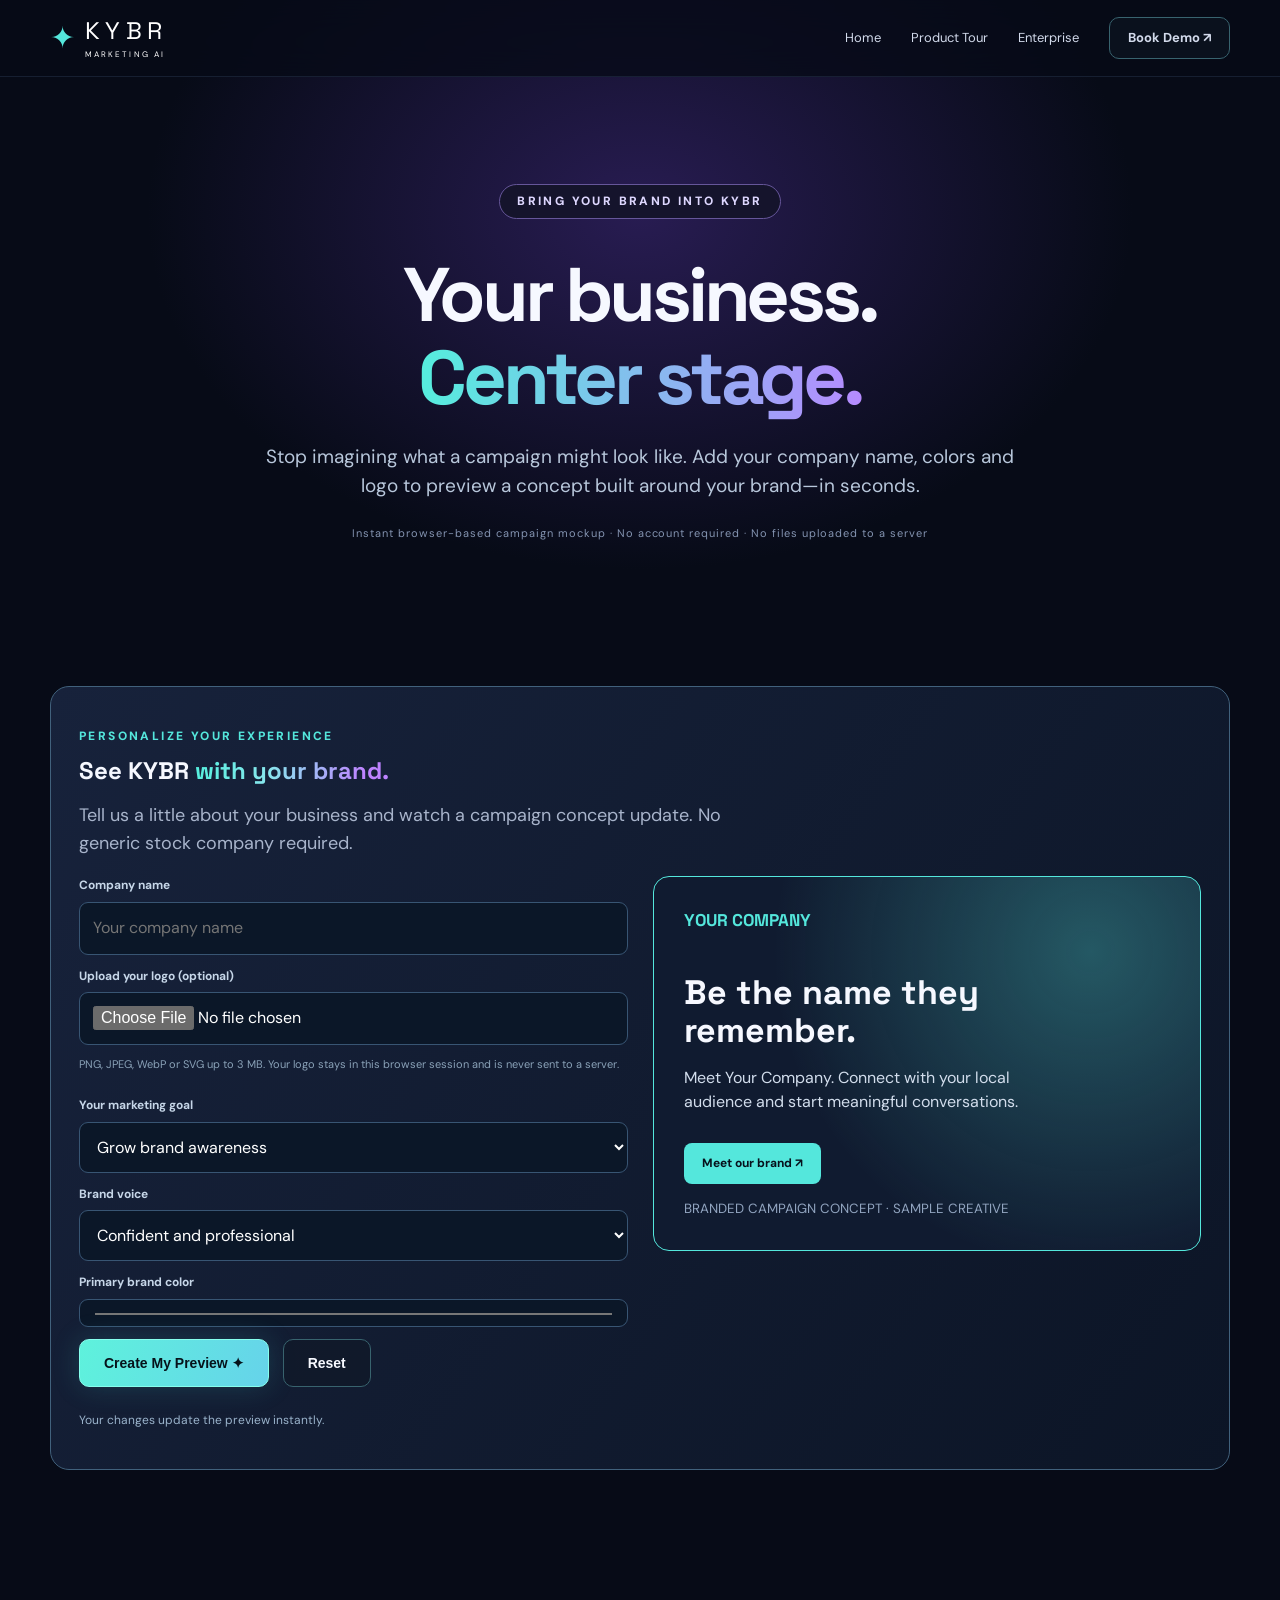
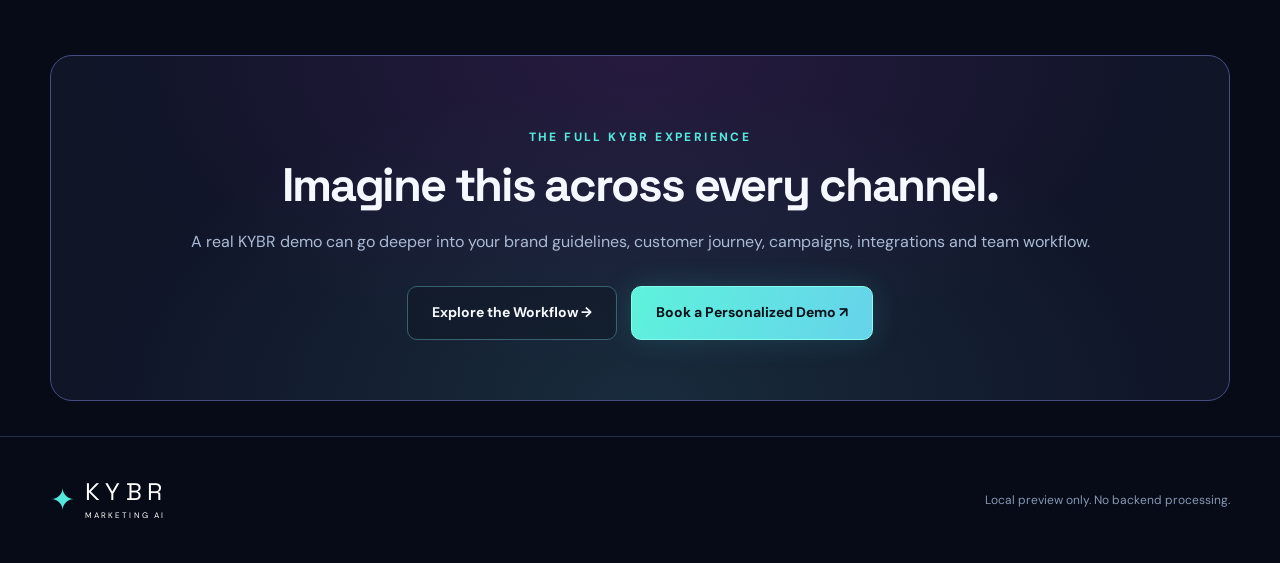
==== brand-lab.html @ a1aef594 "Add personalized prospect brand campaign preview" ====
<!doctype html><html lang="en"><head><meta charset="utf-8"><meta name="viewport" content="width=device-width,initial-scale=1"><meta name="theme-color" content="#070b17"><meta name="description" content="See a personalized KYBR marketing campaign concept using your company name, brand colors and logo."><title>See KYBR With Your Brand | KYBR Marketing AI</title><link rel="preconnect" href="https://fonts.googleapis.com"><link rel="preconnect" href="https://fonts.gstatic.com" crossorigin><link href="https://fonts.googleapis.com/css2?family=DM+Sans:wght@400;500;600;700&family=Space+Grotesk:wght@400;500;600;700&display=swap" rel="stylesheet"><link rel="stylesheet" href="./styles.css"><link rel="stylesheet" href="./experience.css"></head><body><header class="site-header"><div class="wrap nav"><a href="./index.html" class="brand"><span class="brandmark">✦</span><span>KYBR<small>MARKETING AI</small></span></a><button class="menu-toggle" id="menu-toggle" aria-expanded="false" aria-controls="nav-links">☰</button><nav id="nav-links" class="nav-links"><a href="./index.html">Home</a><a href="./tour.html">Product Tour</a><a href="./enterprise.html">Enterprise</a><a class="btn btn-outline nav-cta" href="./index.html#demo">Book Demo ↗</a></nav></div></header><main><section class="wrap enterprise-hero"><p class="eyebrow pill">BRING YOUR BRAND INTO KYBR</p><h1>Your business.<br><em>Center stage.</em></h1><p>Stop imagining what a campaign might look like. Add your company name, colors and logo to preview a concept built around your brand—in seconds.</p><p class="micro">Instant browser-based campaign mockup · No account required · No files uploaded to a server</p></section>
<section class="wrap experience-section" id="lab"><div class="brand-lab"><div><p class="eyebrow">PERSONALIZE YOUR EXPERIENCE</p><h2>See KYBR <span class="gradient-text">with your brand.</span></h2><p class="section-lede">Tell us a little about your business and watch a campaign concept update. No generic stock company required.</p></div><div class="lab-layout"><div class="lab-fields"><div><label for="brand-name">Company name</label><input id="brand-name" maxlength="80" placeholder="Your company name" autocomplete="organization"></div><div><label for="brand-logo">Upload your logo (optional)</label><input id="brand-logo" type="file" accept="image/png,image/jpeg,image/webp,image/svg+xml"><p class="lab-note">PNG, JPEG, WebP or SVG up to 3 MB. Your logo stays in this browser session and is never sent to a server.</p></div><div><label for="brand-goal">Your marketing goal</label><select id="brand-goal"><option value="awareness">Grow brand awareness</option><option value="leads">Generate more leads</option><option value="hiring">Recruit team members</option><option value="launch">Launch a product or service</option></select></div><div><label for="brand-tone">Brand voice</label><select id="brand-tone"><option value="confident">Confident and professional</option><option value="warm">Warm and human</option><option value="bold">Bold and energetic</option></select></div><div><label for="brand-color">Primary brand color</label><input type="color" id="brand-color" value="#54e7dc" aria-label="Choose your brand color"></div><div class="actions" style="justify-content:flex-start;margin-top:0"><button id="brand-generate" type="button" class="btn btn-primary">Create My Preview ✦</button><button id="brand-reset" type="button" class="btn btn-outline">Reset</button></div><p id="lab-message" class="status-message" role="status" aria-live="polite">Your changes update the preview instantly.</p></div><div><div class="brand-preview" id="brand-preview"><img class="preview-logo" id="preview-logo" alt=""><div id="preview-company" class="preview-company">YOUR COMPANY</div><h3 id="preview-headline">Be the name they remember.</h3><p id="preview-subtitle">Meet Your Company. Connect with your local audience and start meaningful conversations.</p><span id="preview-button" class="preview-cta">Meet our brand ↗</span><small>BRANDED CAMPAIGN CONCEPT · SAMPLE CREATIVE</small></div><div id="lab-results" class="lab-results" hidden><h4>Your sample creative direction</h4><p id="lab-summary"></p><p><strong>Suggested deliverables:</strong> social announcement, introductory email and localized landing-page hero.</p><p><strong>Approval checkpoint:</strong> review claims, brand voice, imagery and the campaign call-to-action before publishing.</p><p class="lab-note">Generated locally from editable copy templates. This is not currently connected to an AI image or copy generation backend.</p></div></div></div></div></section>
<section class="wrap section"><div class="final-gradient"><p class="eyebrow">THE FULL KYBR EXPERIENCE</p><h2>Imagine this across every channel.</h2><p>A real KYBR demo can go deeper into your brand guidelines, customer journey, campaigns, integrations and team workflow.</p><div class="actions"><a href="./tour.html" class="btn btn-outline">Explore the Workflow →</a><a href="./index.html#demo" class="btn btn-primary">Book a Personalized Demo ↗</a></div></div></section></main><footer><div class="wrap footer-inner"><a href="./index.html" class="brand"><span class="brandmark">✦</span><span>KYBR<small>MARKETING AI</small></span></a><p>Local preview only. No backend processing.</p></div></footer><script src="./script.js"></script><script src="./experience.js"></script></body></html>
---- styles.css ----
:root{color-scheme:dark;--bg:#070b17;--surface:#111a2a;--edge:#26334d;--white:#f6f8ff;--muted:#a8b4cb;--teal:#54e7dc;--purple:#b68aff}*{box-sizing:border-box}html{scroll-behavior:smooth}body{margin:0;background:var(--bg);color:var(--white);font-family:"DM Sans",sans-serif;line-height:1.55;overflow-x:hidden}body:before{content:"";position:absolute;top:0;left:0;width:100%;height:850px;background:radial-gradient(ellipse 55% 60% at 50% 25%,#281c52 0,transparent 70%);z-index:-1}.ambient{position:absolute;pointer-events:none;filter:blur(80px);opacity:.22;z-index:-1}.ambient-one{width:340px;height:500px;background:#11bbb8;top:420px;left:-220px}.ambient-two{width:400px;height:500px;background:#813cf1;top:340px;right:-250px}.wrap{width:min(1180px,calc(100% - 48px));margin:auto}.site-header{border-bottom:1px solid #27324a88;background:#070b17c9;backdrop-filter:blur(16px);position:sticky;top:0;z-index:20}.nav{height:76px;display:flex;justify-content:space-between;align-items:center;gap:20px}.brand{color:white;text-decoration:none;font-family:"Space Grotesk",sans-serif;letter-spacing:.22em;font-size:24px;display:inline-flex;align-items:center;gap:10px;line-height:1}.brand small{display:block;font-family:"DM Sans",sans-serif;letter-spacing:.26em;font-size:8px;margin-top:7px}.brandmark{font-size:30px;color:var(--teal);letter-spacing:0}.nav-links{display:flex;align-items:center;gap:30px}.nav-links>a,.footer-links>a{color:#d2daeb;text-decoration:none;font-size:13px}.nav-links>a:hover,.footer-links>a:hover{color:var(--teal)}.menu-toggle{display:none}.btn{display:inline-flex;align-items:center;justify-content:center;gap:12px;text-decoration:none;border-radius:10px;padding:15px 24px;font-weight:700;font-size:14px;transition:transform .2s,box-shadow .2s;cursor:pointer}.btn:hover{transform:translateY(-2px)}.btn-primary{background:linear-gradient(110deg,#5ef2dc,#66d3ea);color:#06121a;border:1px solid #86ffed;box-shadow:0 0 28px #44d6d42b}.btn-outline{color:#f7f9ff;border:1px solid #38636e;background:#10172488}.btn-outline:hover{box-shadow:0 0 20px #54e7dc30}.nav-cta{padding:10px 18px!important}.hero{text-align:center;padding-top:95px}.eyebrow{color:var(--teal);font-size:12px;letter-spacing:.2em;font-weight:800;text-transform:uppercase}.pill{display:inline-block;background:#15142c;border:1px solid #66569a;border-radius:40px;padding:7px 17px;color:#ded7ff}.hero h1,h2,h3{font-family:"Space Grotesk",sans-serif;line-height:1.13}.hero h1{font-size:clamp(42px,6vw,77px);letter-spacing:-.055em;margin:22px auto 20px;max-width:1000px}.hero h1 em,.gradient-text{font-style:normal;background:linear-gradient(95deg,#54efdd,#88e6ed 38%,#be83ff 87%);background-clip:text;-webkit-background-clip:text;color:transparent}.hero-copy{max-width:760px;color:#c2cbe0;font-size:18px;margin:0 auto}.hero-copy strong{color:#eff6ff;font-weight:500}.actions{display:flex;justify-content:center;gap:14px;flex-wrap:wrap;margin-top:31px}.micro,.under-dashboard{font-size:11px;letter-spacing:.09em;color:#8494b1}.micro{margin:19px}.command-shell{margin:60px auto 0;padding:2px;border-radius:20px;background:linear-gradient(120deg,#4af5e8,#374f8c 38%,#ae71fb 90%);box-shadow:0 0 70px #21d8c51f,0 25px 80px #02040d;overflow:hidden}.dashboard{background:#0a1424;border-radius:18px;display:grid;grid-template-columns:185px 1fr;text-align:left;min-height:535px}.dash-sidebar{background:#08101e;border-right:1px solid #273453;padding:24px 12px;display:flex;flex-direction:column;gap:28px}.dash-logo{font-family:"Space Grotesk";font-size:20px;letter-spacing:.13em}.dash-logo small,.dash-ai small{display:block;font-size:9px;color:#7e9aaf;letter-spacing:.12em;margin-top:5px}.dash-nav{display:grid;gap:7px}.dash-nav span{color:#a8bad0;font-size:12px;padding:10px 12px;border-radius:7px}.dash-nav .selected{color:#eafaff;background:#1c3754}.dash-ai{font-size:12px;color:#b58cff;margin-top:auto;padding:12px}.dash-main{min-width:0;padding:22px}.dash-header{display:flex;justify-content:space-between;gap:12px;align-items:center}.dash-header h2{font-size:25px;margin:3px 0}.dash-header p{font-size:12px;color:#9fb0c8;margin:0}.dash-header .eyebrow{font-size:9px;color:#54e7dc}.dash-filters{display:flex;gap:8px;align-items:center}.dash-filters select,.period{background:#172338;color:#d5e7f2;border:1px solid #30405d;padding:10px;border-radius:8px;font-size:11px}.metrics{display:grid;grid-template-columns:repeat(4,1fr);gap:12px;margin:22px 0}.metric,.panel{background:linear-gradient(135deg,#162339,#101928);border:1px solid #263b56;border-radius:12px}.metric{padding:17px}.metric span,.metric small{font-size:11px;color:#9fb4c7;display:block}.metric strong{display:block;font-size:25px;margin:4px 0;color:white}.metric small{color:#62ddcc}.dash-panels{display:grid;grid-template-columns:1.5fr 1fr;gap:12px}.panel{padding:17px;min-width:0}.panel-header{display:flex;align-items:center;justify-content:space-between;gap:7px}.panel h3{font-size:14px;margin:0}.panel small{font-size:10px;color:#92a5bf}.trend svg{width:100%;margin-top:18px;overflow:visible}.gridline{stroke:#2d3f54;stroke-width:1}.axis{display:flex;justify-content:space-between;font-size:9px;color:#71839d}.dot{display:inline-block;width:7px;height:7px;border-radius:100%}.teal{background:var(--teal)}.violet{background:var(--purple)}.barrow{display:grid;grid-template-columns:100px 1fr;align-items:center;gap:8px;margin:21px 0;font-size:11px;color:#cad5e5}.barrow>div{height:7px;border-radius:20px;background:#29344b}.barrow i{display:block;height:100%;border-radius:20px;background:linear-gradient(90deg,#55e7de,#9573f5)}.muted{color:var(--muted)}.small{font-size:11px}.pipeline{grid-column:1 / -1}.pipeline-steps{display:grid;grid-template-columns:repeat(5,1fr);gap:8px;margin-top:15px}.pipeline-steps span{border:1px solid #293b5a;border-radius:9px;padding:12px;text-align:center;font-size:11px;color:#aebcd0}.pipeline-steps b{font-size:22px;color:white;display:block}.under-dashboard{margin-top:18px}.section{padding-top:115px;padding-bottom:35px}.section h2{font-size:clamp(33px,4.4vw,55px);letter-spacing:-.045em;margin:10px 0 18px}.section-lede{font-size:18px;color:var(--muted);max-width:650px}.feature-grid{display:grid;grid-template-columns:repeat(5,1fr);gap:13px;margin-top:36px}.feature{padding:26px 19px;min-height:320px;border:1px solid #2a4961;background:linear-gradient(142deg,#142435,#0c1526 70%);border-radius:16px;display:flex;flex-direction:column}.feature:nth-child(even){border-color:#4f3975;background:linear-gradient(142deg,#1e1a3c,#0c1526 70%)}.feature-icon{font-size:33px;color:var(--teal)}.feature-icon.purple{color:var(--purple)}.feature h3{font-size:19px;margin:20px 0 8px}.feature p{color:#a6b4ce;font-size:13px;margin:0 0 14px}.feature a,.tab-panel a{color:var(--teal);font-size:12px;text-decoration:none;margin-top:auto}.process-section,.solutions-section{background:linear-gradient(180deg,#11172b44,#15132e55,#070b1700);margin-top:70px;padding-bottom:100px}.steps{display:grid;grid-template-columns:repeat(4,1fr);gap:24px;margin-top:55px}.step{border-top:1px solid #33465c;padding-top:22px}.step span{font-size:12px;font-weight:bold;color:var(--teal)}.step h3{font-size:20px;margin:14px 0}.step p{font-size:14px;color:var(--muted)}.enterprise{display:grid;grid-template-columns:1fr 1.1fr;align-items:center;gap:55px}.enterprise-copy p:not(.eyebrow){color:var(--muted);font-size:17px}.ticks{padding:0;list-style:none;margin:24px 0}.ticks li{margin:11px 0;color:#c7d6e8;font-size:14px}.ticks li:before{content:"✓";color:var(--teal);font-weight:bold;margin-right:12px}.enterprise-visual{border:1px solid #4c477f;border-radius:17px;padding:24px;background:linear-gradient(130deg,#1c1c3c,#081e29);box-shadow:0 0 55px #6953d31c}.map-top{display:flex;align-items:center;justify-content:space-between;gap:8px;font-size:13px;font-weight:700}.mini-pill{font-size:10px;border-radius:20px;padding:5px 10px;color:var(--teal);background:#0e353d}.network-art svg{width:100%}.network-stats{display:grid;grid-template-columns:repeat(3,1fr);gap:8px}.network-stats>div{padding:13px;background:#14253b;border-radius:10px}.network-stats strong,.network-stats small{display:block}.network-stats strong{font-size:15px}.network-stats small{font-size:10px;color:var(--muted)}.tabs{display:flex;flex-wrap:wrap;gap:10px;margin:30px 0}.tab{background:#111a2b;border:1px solid #30425a;border-radius:30px;color:#bbc9de;padding:12px 21px;cursor:pointer}.tab.active{background:#51dcd1;color:#07131a;border-color:#51dcd1;font-weight:bold}.tab-content{border:1px solid #32415c;border-radius:16px;min-height:220px;background:#101a2a;padding:35px}.tab-panel h3{font-size:25px;margin:0 0 15px}.tab-panel p{color:var(--muted);max-width:700px}.faq-list{max-width:850px;margin:30px 0}.faq-list details{border-bottom:1px solid #314058;padding:20px 0}.faq-list summary{font-family:"Space Grotesk";font-size:19px;cursor:pointer}.faq-list details p{color:var(--muted);max-width:730px}.demo-section{background:radial-gradient(ellipse 60% 85% at 50% 100%,#322358 0,transparent 75%);padding-bottom:125px}.demo-layout{display:grid;grid-template-columns:1fr 1fr;gap:80px;align-items:start}.demo-points{display:flex;flex-wrap:wrap;gap:16px;margin-top:26px;font-size:12px;color:#83e8dc}.demo-form{background:#121c30;border:1px solid #42577b;border-radius:18px;padding:32px;display:grid;gap:10px}.demo-form h3{font-size:24px;margin:0 0 12px}.demo-form label{font-size:12px;font-weight:700;color:#c8d5e9;margin-top:6px}.demo-form input,.demo-form textarea,.demo-form select{background:#0b1424;color:#e6f1ff;border:1px solid #394961;border-radius:8px;padding:13px;width:100%;font:inherit;font-size:14px}.demo-form input:focus,.demo-form textarea:focus,.demo-form select:focus{outline:2px solid #54e7dc}.full{width:100%;margin-top:12px}.form-note{color:#8798b4;font-size:11px;margin:0}footer{border-top:1px solid #253149;padding:42px 0}.footer-inner{display:flex;align-items:center;justify-content:space-between;gap:30px;flex-wrap:wrap}.footer-inner p{color:#8798b4;font-size:12px}.footer-links{display:flex;gap:18px}.copyright{font-size:11px}.sr-only{position:absolute;width:1px;height:1px;overflow:hidden;clip:rect(0,0,0,0);white-space:nowrap}@media(max-width:1000px){.feature-grid{grid-template-columns:repeat(3,1fr)}.steps{grid-template-columns:repeat(2,1fr)}.dash-sidebar{display:none}.dashboard{grid-template-columns:1fr}.enterprise{gap:25px}}@media(max-width:720px){.wrap{width:min(100% - 32px,1180px)}.nav{height:66px}.menu-toggle{display:block;background:none;border:1px solid #364c65;color:white;padding:7px 12px;border-radius:7px;font-size:22px}.nav-links{display:none;position:absolute;top:66px;left:0;right:0;flex-direction:column;align-items:stretch;background:#091223;padding:22px 26px;border-bottom:1px solid #2f425d;gap:20px}.nav-links.open{display:flex}.hero{padding-top:62px}.hero h1{font-size:clamp(37px,9vw,55px)}.hero-copy{font-size:15px}.actions{flex-direction:column;align-items:stretch}.command-shell{margin-top:40px;border-radius:12px}.dashboard{border-radius:10px}.dash-main{padding:12px}.dash-header{flex-direction:column;align-items:flex-start}.dash-filters{width:100%;flex-wrap:wrap}.metrics{grid-template-columns:repeat(2,1fr);gap:7px}.metric{padding:12px}.metric strong{font-size:21px}.metric span{font-size:9px}.dash-panels{grid-template-columns:1fr}.pipeline{grid-column:auto}.pipeline-steps{gap:3px}.pipeline-steps span{font-size:8px;padding:6px 2px}.pipeline-steps b{font-size:15px}.barrow{margin:12px 0}.section{padding-top:80px}.feature-grid{grid-template-columns:1fr;gap:10px}.feature{min-height:0;padding:21px}.feature h3{margin:9px 0}.steps{grid-template-columns:1fr;gap:12px}.enterprise,.demo-layout{grid-template-columns:1fr;gap:35px}.enterprise-visual{padding:14px}.demo-form{padding:20px}.footer-inner{align-items:flex-start;flex-direction:column}.under-dashboard{font-size:9px}}@media(prefers-reduced-motion:reduce){html{scroll-behavior:auto}.btn{transition:none}}
---- experience.css ----
.enterprise-hero{text-align:center;padding:95px 0 55px}.enterprise-hero h1{font-family:"Space Grotesk",sans-serif;font-size:clamp(43px,6vw,76px);line-height:1.1;letter-spacing:-.055em;margin:22px 0}.enterprise-hero h1 em{font-style:normal;background:linear-gradient(95deg,#54efdd,#b68aff);color:transparent;background-clip:text;-webkit-background-clip:text}.enterprise-hero>p:not(.eyebrow):not(.micro){max-width:760px;color:#b8c7db;font-size:19px;margin:0 auto 24px}.experience-section{padding:70px 0}.experience-heading{display:flex;align-items:end;justify-content:space-between;gap:25px;margin-bottom:30px}.experience-heading h2{font-size:clamp(34px,4.5vw,55px);letter-spacing:-.04em;margin:12px 0}.experience-heading p:not(.eyebrow){max-width:720px;color:#abbcd3}.mode-label,.demo-chip{display:inline-block;font-size:11px;letter-spacing:.08em;color:#5ae6dc;background:#142a37;border:1px solid #285a63;border-radius:40px;padding:8px 12px;white-space:nowrap}.pulse-dot{display:inline-block;height:7px;width:7px;border-radius:50%;background:#60ebc9;box-shadow:0 0 14px #62ebcd;margin-right:5px}.ex-shell{border:1px solid #385574;border-radius:19px;background:#0c1526;overflow:hidden;box-shadow:0 0 80px #5366cb22}.ex-toolbar{display:flex;align-items:center;justify-content:space-between;gap:14px;padding:20px 23px;background:#121b30;border-bottom:1px solid #293a58;font-family:"Space Grotesk";letter-spacing:.1em;font-size:17px}.ex-toolbar strong{font-family:"DM Sans";font-size:10px;color:#97a8c3;margin-left:12px;letter-spacing:.08em}.spark{color:#54e7dc;font-size:24px}.ex-toolbar-actions{display:flex;gap:12px;align-items:center;font-family:"DM Sans";font-size:11px;color:#9db0c8;letter-spacing:0}.ex-content{display:grid;grid-template-columns:205px 1fr;min-height:620px}.ex-side{background:#0a1221;border-right:1px solid #293957;padding:24px 12px;display:flex;flex-direction:column;gap:8px}.ex-side>p{font-size:11px;letter-spacing:.15em;color:#6a7c9a;padding:0 12px}.ex-side-button{border:0;background:transparent;color:#aebdd5;text-align:left;padding:14px;border-radius:8px;cursor:pointer;font:600 13px "DM Sans",sans-serif}.ex-side-button:hover,.ex-side-button.selected{background:#20354e;color:#e9ffff}.ex-side-bottom{margin-top:auto;padding:15px;color:#7187a6;font-size:11px}.ex-stage{padding:27px;min-width:0}.ex-stage-head{display:flex;justify-content:space-between;align-items:center;gap:20px;margin-bottom:23px}.ex-stage-head h3{font-size:27px;margin:5px 0}.view-picker{font-size:11px;color:#afc2d7}.view-picker select{background:#18263c;border:1px solid #38546c;color:#ecf6ff;padding:10px;border-radius:9px;margin-left:9px}.ex-kpis{display:grid;grid-template-columns:repeat(4,1fr);gap:12px}.ex-kpis>div{padding:19px 17px;background:linear-gradient(135deg,#17263b,#101a2b);border:1px solid #2d405b;border-radius:12px}.ex-kpis small,.ex-kpis span{display:block;font-size:11px;color:#9eb2ca}.ex-kpis strong{display:block;font:700 29px "Space Grotesk";color:white;margin:7px 0}.ex-kpis span{color:#60decb}.ex-two{display:grid;grid-template-columns:1.2fr 1fr;gap:14px;margin-top:15px}.ex-card{background:#121d30;border:1px solid #283d59;border-radius:12px;padding:20px;margin-bottom:15px}.ex-card-top{display:flex;justify-content:space-between;align-items:center;gap:10px;margin-bottom:16px}.ex-card-top h4{font-family:"Space Grotesk";font-size:16px;margin:0}.ex-card-top>span{color:#90a5c3;font-size:11px}.pulse-chart{width:100%;height:auto}.queue-item{display:flex;align-items:center;gap:10px;border-bottom:1px solid #2a3d54;padding:16px 0}.queue-mark{background:#1b4650;color:#54e7dc;padding:8px;border-radius:8px}.violet-mark{background:#302348;color:#b68aff}.queue-item>div{flex:1}.queue-item strong,.queue-item small{display:block}.queue-item strong{font-size:12px}.queue-item small{color:#879db9;font-size:10px}.queue-status{color:#deb8ff;font-size:10px}.screen[hidden],.tour-slide[hidden],.tab-panel[hidden]{display:none!important}.campaign-line,.location-record{display:flex;gap:15px;align-items:center;justify-content:space-between;padding:22px 8px;border-bottom:1px solid #2c3e54}.campaign-line>div,.location-record>div{flex:1}.campaign-line strong,.campaign-line small,.location-record strong,.location-record small{display:block}.campaign-line small,.location-record small{font-size:12px;color:#9dafc5}.state-tag{font-size:11px;color:#66e3d3;border:1px solid #31655f;border-radius:30px;padding:6px 10px}.ex-info{background:#19233a;border:1px solid #384361;padding:18px;border-radius:10px;font-size:13px;color:#adbcd5;margin-top:14px}.approval-creative{padding:36px;background:radial-gradient(circle at 85% 15%,#6a36a8,transparent 55%),linear-gradient(135deg,#162e41,#17152f);border:1px solid #544b7c;border-radius:14px}.creative-label{font-size:10px;letter-spacing:.16em;color:#5fe5da}.approval-creative h4{font:700 clamp(24px,3vw,42px)/1.12 "Space Grotesk";letter-spacing:-.04em;margin:20px 0}.approval-creative h4 em{font-style:normal;color:#ad91ff}.approval-creative p{font-size:13px;color:#b7c8de}.approval-actions{display:flex;gap:12px;flex-wrap:wrap;margin-top:18px}.status-message{font-size:12px;color:#9ab3cb}.location-search{padding:12px;width:100%;background:#0c1729;border:1px solid #344a64;color:white;border-radius:9px;font:inherit}.location-record>span{color:#50dfd6;font-size:20px}.location-record>b{color:#69ddc9;font-size:11px}.report-grid{display:grid;grid-template-columns:repeat(3,1fr);gap:13px}.report-grid>div{padding:19px;border:1px solid #30435d;background:#0d1b2e;border-radius:10px}.report-grid small,.report-grid strong{display:block}.report-grid strong{font-size:23px;color:#f3f8ff;margin:8px 0}.report-grid p{color:#8fa5c1;font-size:11px}.experience-footnote{font-size:11px;color:#7e91ae;text-align:center;margin:15px}.rollout-grid{display:grid;grid-template-columns:repeat(4,1fr);gap:15px;margin-top:35px}.rollout-grid article{background:#111e31;border:1px solid #34445e;border-radius:14px;padding:26px}.rollout-grid article>span{color:#59e0d5;font:700 14px "Space Grotesk"}.rollout-grid h3{font-size:20px;margin:20px 0 9px}.rollout-grid p{color:#a7bad0;font-size:14px}.enterprise-boundary{margin-top:28px;padding:23px;border:1px solid #4d466b;border-radius:12px;background:#15182c}.enterprise-boundary h3{margin:0;font-size:18px}.enterprise-boundary p{font-size:13px;color:#abbcd0}.crosscta{text-align:center}.crosscta p:not(.eyebrow){color:#a9b9cd}.final-gradient{text-align:center;border:1px solid #444e83;border-radius:22px;padding:60px 24px;background:radial-gradient(ellipse at bottom,#244d5a66,transparent 65%),radial-gradient(ellipse at top,#4c246660,transparent 65%),#101528}.final-gradient h2{font-size:clamp(29px,4vw,47px)}.final-gradient p:not(.eyebrow){color:#abbbd5}.tour-grid{display:grid;grid-template-columns:300px 1fr;gap:28px}.tour-rail h2{font-size:35px}.tour-steps{display:grid;gap:7px;margin-top:30px}.tour-steps button{display:flex;gap:14px;align-items:center;text-align:left;border:1px solid #2b3e59;background:#101b30;color:#b6c8da;padding:16px 13px;border-radius:11px;cursor:pointer}.tour-steps button.active{border-color:#54e7dc;background:#1b3542;color:white}.tour-steps button span{color:#66d8d1;font-weight:700}.tour-stage{background:#101a2c;border:1px solid #33465f;border-radius:17px;padding:28px;min-width:0}.tour-top{display:flex;align-items:start;justify-content:space-between;gap:15px;margin-bottom:24px}.tour-top h3{font-size:28px;margin:13px 0 0}.tour-slide{min-height:330px}.chat-card,.agent-row{display:flex;gap:16px;border:1px solid #384966;background:#192740;padding:23px;border-radius:13px;margin-bottom:18px}.chat-avatar,.agent-row>span{height:45px;width:45px;border-radius:12px;background:#254d61;display:grid;place-items:center;color:#65f2df;flex:none;font-size:22px}.chat-card p{font-size:18px;margin:7px 0}.agent-row p{color:#b2c2d7;font-size:14px}.output-tags{display:flex;flex-wrap:wrap;gap:8px}.output-tags span{padding:7px 12px;border-radius:20px;background:#222f4a;color:#b2d6e2;font-size:11px}.creative-grid{display:grid;grid-template-columns:repeat(3,1fr);gap:10px}.creative-card{background:#15243b;border:1px solid #385273;border-radius:13px;padding:14px;min-height:260px}.creative-card>span,.creative-card small{font-size:10px;color:#8ecbd0}.creative-card h4{margin:25px 0 10px}.creative-card p{font-size:13px;color:#b4c1d6}.creative-art{padding:25px 9px;margin:15px 0;background:radial-gradient(circle at 75% 15%,#a44dcc,transparent 60%),#17445a;min-height:140px;font-size:20px;color:#e8fbff}.creative-art strong{font-size:16px}.review-layout{display:grid;grid-template-columns:1.2fr .8fr;gap:14px}.review-controls{padding:16px;border:1px solid #374764;border-radius:12px}.review-controls p{color:#b6c3d6;font-size:13px}.review-controls .btn{width:100%;margin:6px 0}.launch-checklist>div{display:flex;gap:14px;align-items:center;padding:19px;border-bottom:1px solid #30445b}.launch-checklist strong{flex:1}.launch-checklist>div>span:last-child{color:#70e2d6;font-size:12px}.launch-icon{color:#55e5d9}.tour-kpis{grid-template-columns:repeat(3,1fr)}.performance-bars{margin:28px 0}.performance-bars>div{display:grid;grid-template-columns:155px 1fr;align-items:center;gap:12px;margin:18px 0}.performance-bars label{font-size:13px}.performance-bars>div>div{background:#273b54;border-radius:20px;height:10px}.performance-bars i{display:block;height:100%;background:linear-gradient(90deg,#56dbd6,#ad7eff);border-radius:20px}.tour-controls{display:flex;gap:12px;align-items:center;margin-top:30px}.tour-controls .btn{white-space:nowrap}.tour-controls .btn:disabled{opacity:.4;cursor:not-allowed}.tour-progress{background:#263653;height:6px;flex:1;border-radius:20px;overflow:hidden}.tour-progress i{display:block;background:#56e9df;height:100%;width:20%;transition:width .2s}.brand-lab{border:1px solid #41617c;background:linear-gradient(125deg,#17223b,#0c1526);border-radius:19px;padding:28px}.brand-lab h2{margin:5px 0 15px}.lab-layout{display:grid;grid-template-columns:1fr 1fr;gap:25px}.lab-fields{display:grid;gap:12px}.lab-fields label{display:block;color:#c6d6e8;font-size:12px;font-weight:700}.lab-fields input,.lab-fields select{display:block;width:100%;border:1px solid #385573;background:#0b1728;color:white;border-radius:9px;font:inherit;padding:13px;margin-top:7px}.lab-note{font-size:11px;color:#8aa2b8}.brand-preview{--brand-accent:#54e7dc;position:relative;padding:30px;border-radius:16px;min-height:320px;background:radial-gradient(circle at 80% 20%,color-mix(in srgb,var(--brand-accent) 30%,transparent),transparent 60%),#101b30;border:1px solid var(--brand-accent);overflow:hidden}.brand-preview .preview-logo{max-width:130px;max-height:65px;object-fit:contain;display:none}.brand-preview .preview-company{font-family:"Space Grotesk";font-size:17px;color:var(--brand-accent);font-weight:700}.brand-preview h3{font-size:34px;line-height:1.12;max-width:360px;margin:40px 0 13px}.brand-preview p{color:#d2ddec;max-width:370px}.brand-preview .preview-cta{display:inline-block;background:var(--brand-accent);color:#07111c;padding:11px 18px;border-radius:8px;margin-top:12px;font-weight:700;font-size:12px}.brand-preview small{display:block;margin-top:15px;color:#91a4bf}.preview-meta{font-size:11px;color:#a5bfd2}.lab-go{margin-top:4px}.lab-results[hidden]{display:none}.lab-results{margin-top:14px;border:1px solid #36536a;padding:18px;border-radius:10px;color:#cbd8e7}.lab-results h4{margin:0 0 9px}.lab-results p{font-size:13px;margin:6px 0}.lab-results strong{color:#72e8df}@media(max-width:950px){.ex-content{grid-template-columns:155px 1fr}.ex-kpis{grid-template-columns:repeat(2,1fr)}.ex-two{grid-template-columns:1fr}.tour-grid,.lab-layout{grid-template-columns:1fr}.tour-steps{grid-template-columns:repeat(2,1fr)}.rollout-grid{grid-template-columns:repeat(2,1fr)}}@media(max-width:650px){.enterprise-hero{padding-top:60px}.experience-heading{display:block}.experience-heading .mode-label{margin-top:14px}.ex-toolbar{flex-wrap:wrap;padding:13px}.ex-toolbar-actions{flex-wrap:wrap}.ex-content{display:block}.ex-side{display:flex;flex-direction:row;overflow-x:auto;padding:10px;gap:6px}.ex-side>p,.ex-side-bottom{display:none}.ex-side-button{flex:none;padding:10px;font-size:11px}.ex-stage{padding:13px}.ex-stage-head{flex-direction:column;align-items:start}.view-picker select{max-width:180px}.ex-kpis{gap:7px}.ex-kpis>div{padding:10px}.ex-kpis strong{font-size:22px}.ex-card{padding:12px}.queue-item{gap:7px}.rollout-grid,.report-grid{grid-template-columns:1fr}.tour-steps{grid-template-columns:1fr}.tour-stage{padding:15px}.tour-top{flex-wrap:wrap}.tour-slide{min-height:200px}.creative-grid{grid-template-columns:1fr}.creative-card{min-height:0}.review-layout{grid-template-columns:1fr}.tour-controls{flex-wrap:wrap}.tour-progress{order:-1;flex-basis:100%}.lab-layout{gap:16px}.brand-lab{padding:16px}.brand-preview{min-height:300px;padding:20px}.brand-preview h3{font-size:28px}}
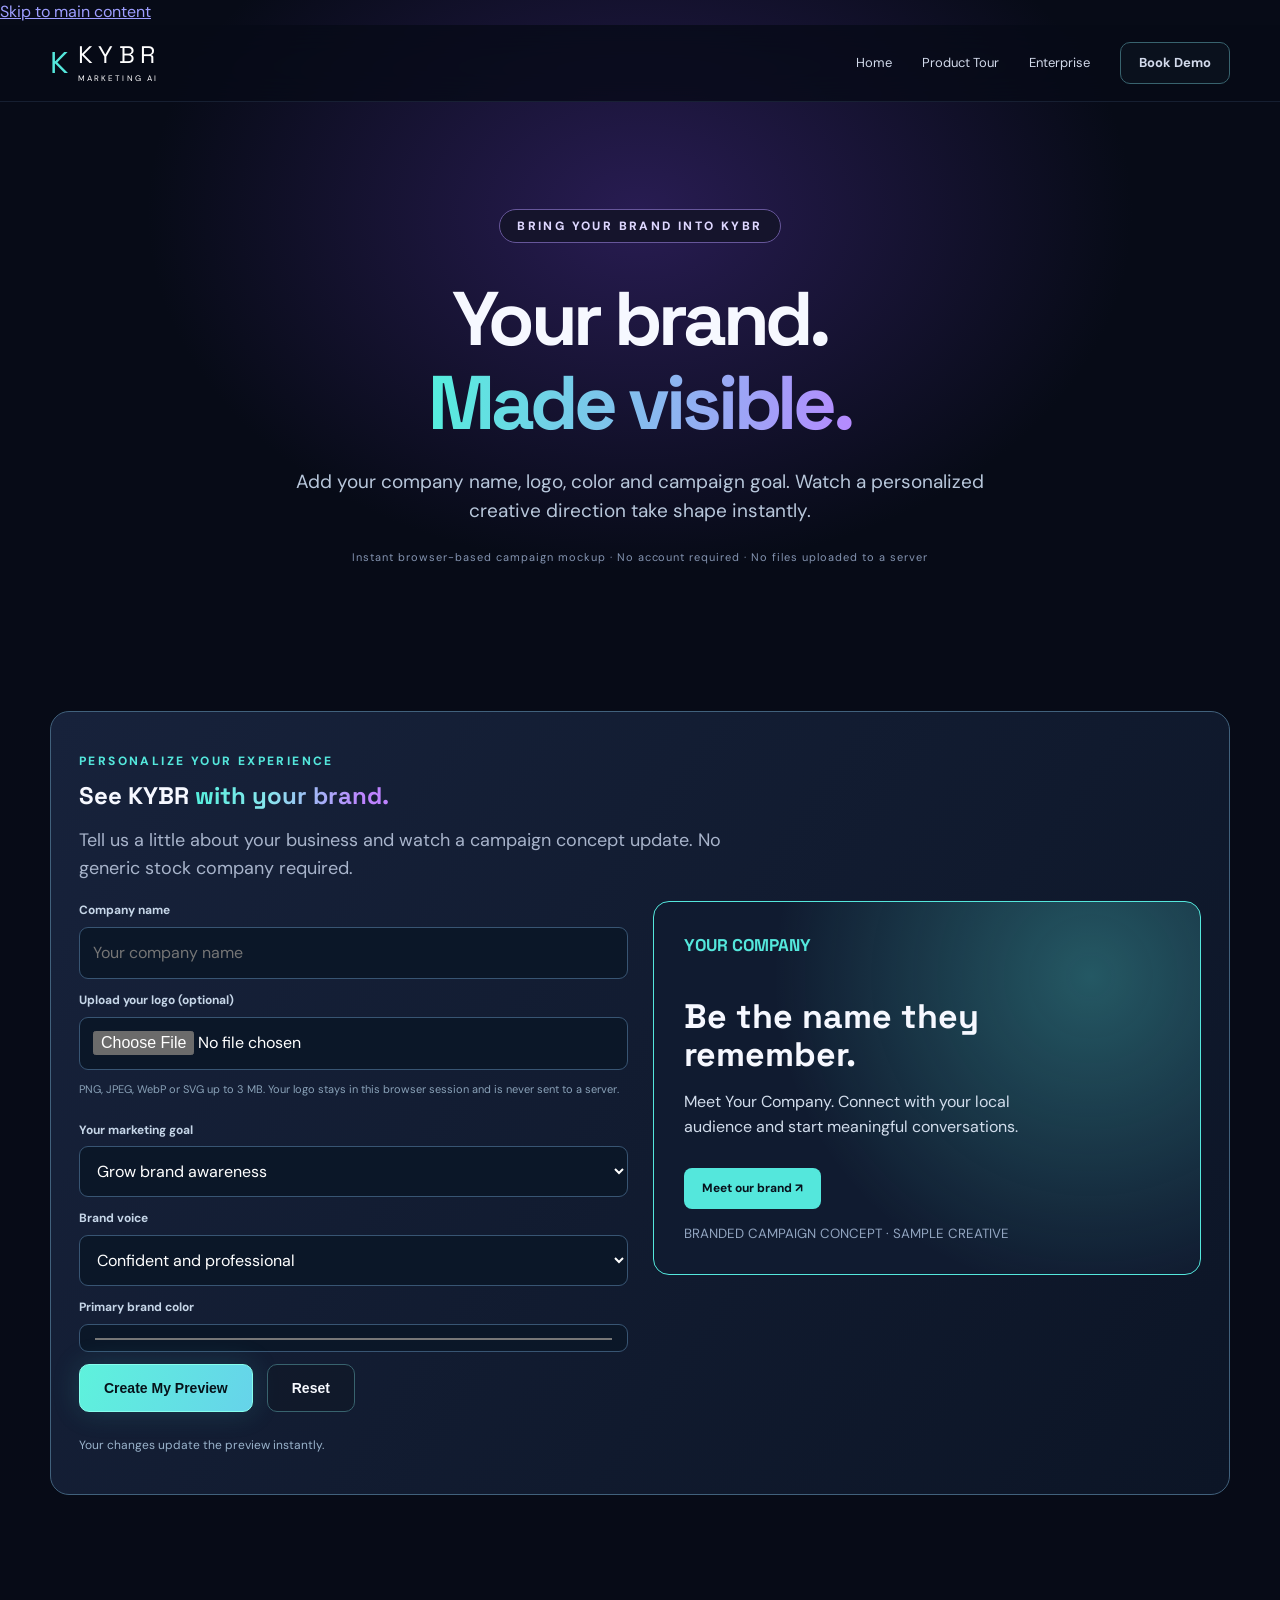
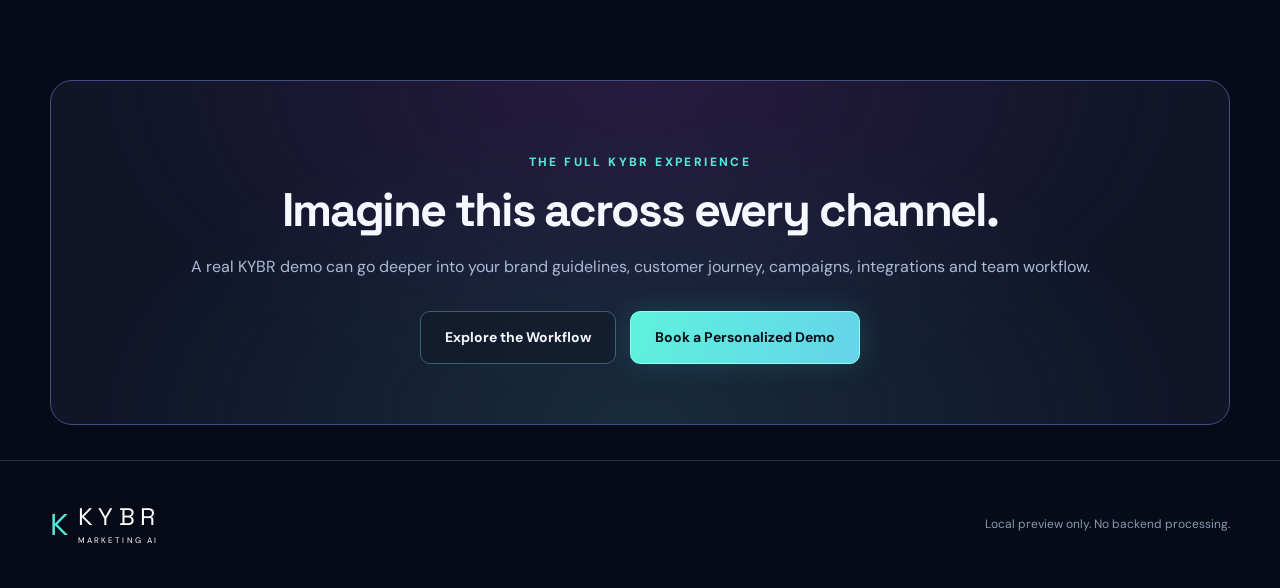
==== commit 7f119c89: "Polish brand-lab.html headings and remove decorative arrow glyphs" ====
--- a/brand-lab.html
+++ b/brand-lab.html
@@ -1,3 +1,3 @@
-<!doctype html><html lang="en"><head><meta charset="utf-8"><meta name="viewport" content="width=device-width,initial-scale=1"><meta name="theme-color" content="#070b17"><meta name="description" content="See a personalized KYBR marketing campaign concept using your company name, brand colors and logo."><title>See KYBR With Your Brand | KYBR Marketing AI</title><link rel="preconnect" href="https://fonts.googleapis.com"><link rel="preconnect" href="https://fonts.gstatic.com" crossorigin><link href="https://fonts.googleapis.com/css2?family=DM+Sans:wght@400;500;600;700&family=Space+Grotesk:wght@400;500;600;700&display=swap" rel="stylesheet"><link rel="stylesheet" href="./styles.css"><link rel="stylesheet" href="./experience.css"></head><body><header class="site-header"><div class="wrap nav"><a href="./index.html" class="brand"><span class="brandmark">✦</span><span>KYBR<small>MARKETING AI</small></span></a><button class="menu-toggle" id="menu-toggle" aria-expanded="false" aria-controls="nav-links">☰</button><nav id="nav-links" class="nav-links"><a href="./index.html">Home</a><a href="./tour.html">Product Tour</a><a href="./enterprise.html">Enterprise</a><a class="btn btn-outline nav-cta" href="./index.html#demo">Book Demo ↗</a></nav></div></header><main><section class="wrap enterprise-hero"><p class="eyebrow pill">BRING YOUR BRAND INTO KYBR</p><h1>Your business.<br><em>Center stage.</em></h1><p>Stop imagining what a campaign might look like. Add your company name, colors and logo to preview a concept built around your brand—in seconds.</p><p class="micro">Instant browser-based campaign mockup · No account required · No files uploaded to a server</p></section>
-<section class="wrap experience-section" id="lab"><div class="brand-lab"><div><p class="eyebrow">PERSONALIZE YOUR EXPERIENCE</p><h2>See KYBR <span class="gradient-text">with your brand.</span></h2><p class="section-lede">Tell us a little about your business and watch a campaign concept update. No generic stock company required.</p></div><div class="lab-layout"><div class="lab-fields"><div><label for="brand-name">Company name</label><input id="brand-name" maxlength="80" placeholder="Your company name" autocomplete="organization"></div><div><label for="brand-logo">Upload your logo (optional)</label><input id="brand-logo" type="file" accept="image/png,image/jpeg,image/webp,image/svg+xml"><p class="lab-note">PNG, JPEG, WebP or SVG up to 3 MB. Your logo stays in this browser session and is never sent to a server.</p></div><div><label for="brand-goal">Your marketing goal</label><select id="brand-goal"><option value="awareness">Grow brand awareness</option><option value="leads">Generate more leads</option><option value="hiring">Recruit team members</option><option value="launch">Launch a product or service</option></select></div><div><label for="brand-tone">Brand voice</label><select id="brand-tone"><option value="confident">Confident and professional</option><option value="warm">Warm and human</option><option value="bold">Bold and energetic</option></select></div><div><label for="brand-color">Primary brand color</label><input type="color" id="brand-color" value="#54e7dc" aria-label="Choose your brand color"></div><div class="actions" style="justify-content:flex-start;margin-top:0"><button id="brand-generate" type="button" class="btn btn-primary">Create My Preview ✦</button><button id="brand-reset" type="button" class="btn btn-outline">Reset</button></div><p id="lab-message" class="status-message" role="status" aria-live="polite">Your changes update the preview instantly.</p></div><div><div class="brand-preview" id="brand-preview"><img class="preview-logo" id="preview-logo" alt=""><div id="preview-company" class="preview-company">YOUR COMPANY</div><h3 id="preview-headline">Be the name they remember.</h3><p id="preview-subtitle">Meet Your Company. Connect with your local audience and start meaningful conversations.</p><span id="preview-button" class="preview-cta">Meet our brand ↗</span><small>BRANDED CAMPAIGN CONCEPT · SAMPLE CREATIVE</small></div><div id="lab-results" class="lab-results" hidden><h4>Your sample creative direction</h4><p id="lab-summary"></p><p><strong>Suggested deliverables:</strong> social announcement, introductory email and localized landing-page hero.</p><p><strong>Approval checkpoint:</strong> review claims, brand voice, imagery and the campaign call-to-action before publishing.</p><p class="lab-note">Generated locally from editable copy templates. This is not currently connected to an AI image or copy generation backend.</p></div></div></div></div></section>
-<section class="wrap section"><div class="final-gradient"><p class="eyebrow">THE FULL KYBR EXPERIENCE</p><h2>Imagine this across every channel.</h2><p>A real KYBR demo can go deeper into your brand guidelines, customer journey, campaigns, integrations and team workflow.</p><div class="actions"><a href="./tour.html" class="btn btn-outline">Explore the Workflow →</a><a href="./index.html#demo" class="btn btn-primary">Book a Personalized Demo ↗</a></div></div></section></main><footer><div class="wrap footer-inner"><a href="./index.html" class="brand"><span class="brandmark">✦</span><span>KYBR<small>MARKETING AI</small></span></a><p>Local preview only. No backend processing.</p></div></footer><script src="./script.js"></script><script src="./experience.js"></script></body></html>+<!doctype html><html lang="en"><head><meta charset="utf-8"><meta name="viewport" content="width=device-width,initial-scale=1"><meta name="theme-color" content="#070b17"><meta name="description" content="See a personalized KYBR marketing campaign concept using your company name, brand colors and logo."><title>See KYBR With Your Brand | KYBR Marketing AI</title><link rel="preconnect" href="https://fonts.googleapis.com"><link rel="preconnect" href="https://fonts.gstatic.com" crossorigin><link href="https://fonts.googleapis.com/css2?family=DM+Sans:wght@400;500;600;700&family=Space+Grotesk:wght@400;500;600;700&display=swap" rel="stylesheet"><link rel="stylesheet" href="./styles.css"><link rel="stylesheet" href="./experience.css"><link rel="stylesheet" href="./polish.css"></head><body><a class="skip-link" href="#main-content">Skip to main content</a><header class="site-header"><div class="wrap nav"><a href="./index.html" class="brand"><span class="brandmark" aria-hidden="true">K</span><span>KYBR<small>MARKETING AI</small></span></a><button class="menu-toggle" id="menu-toggle" aria-expanded="false" aria-controls="nav-links">☰</button><nav id="nav-links" class="nav-links"><a href="./index.html">Home</a><a href="./tour.html">Product Tour</a><a href="./enterprise.html">Enterprise</a><a class="btn btn-outline nav-cta" href="./index.html#demo">Book Demo</a></nav></div></header><main id="main-content"><section class="wrap enterprise-hero"><p class="eyebrow pill">BRING YOUR BRAND INTO KYBR</p><h1>Your brand.<br><em>Made visible.</em></h1><p>Add your company name, logo, color and campaign goal. Watch a personalized creative direction take shape instantly.</p><p class="micro">Instant browser-based campaign mockup · No account required · No files uploaded to a server</p></section>
+<section class="wrap experience-section" id="lab"><div class="brand-lab"><div><p class="eyebrow">PERSONALIZE YOUR EXPERIENCE</p><h2>See KYBR <span class="gradient-text">with your brand.</span></h2><p class="section-lede">Tell us a little about your business and watch a campaign concept update. No generic stock company required.</p></div><div class="lab-layout"><div class="lab-fields"><div><label for="brand-name">Company name</label><input id="brand-name" maxlength="80" placeholder="Your company name" autocomplete="organization"></div><div><label for="brand-logo">Upload your logo (optional)</label><input id="brand-logo" type="file" accept="image/png,image/jpeg,image/webp,image/svg+xml"><p class="lab-note">PNG, JPEG, WebP or SVG up to 3 MB. Your logo stays in this browser session and is never sent to a server.</p></div><div><label for="brand-goal">Your marketing goal</label><select id="brand-goal"><option value="awareness">Grow brand awareness</option><option value="leads">Generate more leads</option><option value="hiring">Recruit team members</option><option value="launch">Launch a product or service</option></select></div><div><label for="brand-tone">Brand voice</label><select id="brand-tone"><option value="confident">Confident and professional</option><option value="warm">Warm and human</option><option value="bold">Bold and energetic</option></select></div><div><label for="brand-color">Primary brand color</label><input type="color" id="brand-color" value="#54e7dc" aria-label="Choose your brand color"></div><div class="actions" style="justify-content:flex-start;margin-top:0"><button id="brand-generate" type="button" class="btn btn-primary">Create My Preview</button><button id="brand-reset" type="button" class="btn btn-outline">Reset</button></div><p id="lab-message" class="status-message" role="status" aria-live="polite">Your changes update the preview instantly.</p></div><div><div class="brand-preview" id="brand-preview"><img class="preview-logo" id="preview-logo" alt=""><div id="preview-company" class="preview-company">YOUR COMPANY</div><h3 id="preview-headline">Be the name they remember.</h3><p id="preview-subtitle">Meet Your Company. Connect with your local audience and start meaningful conversations.</p><span id="preview-button" class="preview-cta">Meet our brand</span><small>BRANDED CAMPAIGN CONCEPT · SAMPLE CREATIVE</small></div><div id="lab-results" class="lab-results" hidden><h4>Your sample creative direction</h4><p id="lab-summary"></p><p><strong>Suggested deliverables:</strong> social announcement, introductory email and localized landing-page hero.</p><p><strong>Approval checkpoint:</strong> review claims, brand voice, imagery and the campaign call-to-action before publishing.</p><p class="lab-note">Generated locally from editable copy templates. This is not currently connected to an AI image or copy generation backend.</p></div></div></div></div></section>
+<section class="wrap section"><div class="final-gradient"><p class="eyebrow">THE FULL KYBR EXPERIENCE</p><h2>Imagine this across every channel.</h2><p>A real KYBR demo can go deeper into your brand guidelines, customer journey, campaigns, integrations and team workflow.</p><div class="actions"><a href="./tour.html" class="btn btn-outline">Explore the Workflow</a><a href="./index.html#demo" class="btn btn-primary">Book a Personalized Demo</a></div></div></section></main><footer><div class="wrap footer-inner"><a href="./index.html" class="brand"><span class="brandmark" aria-hidden="true">K</span><span>KYBR<small>MARKETING AI</small></span></a><p>Local preview only. No backend processing.</p></div></footer><script src="./script.js"></script><script src="./experience.js"></script></body></html>
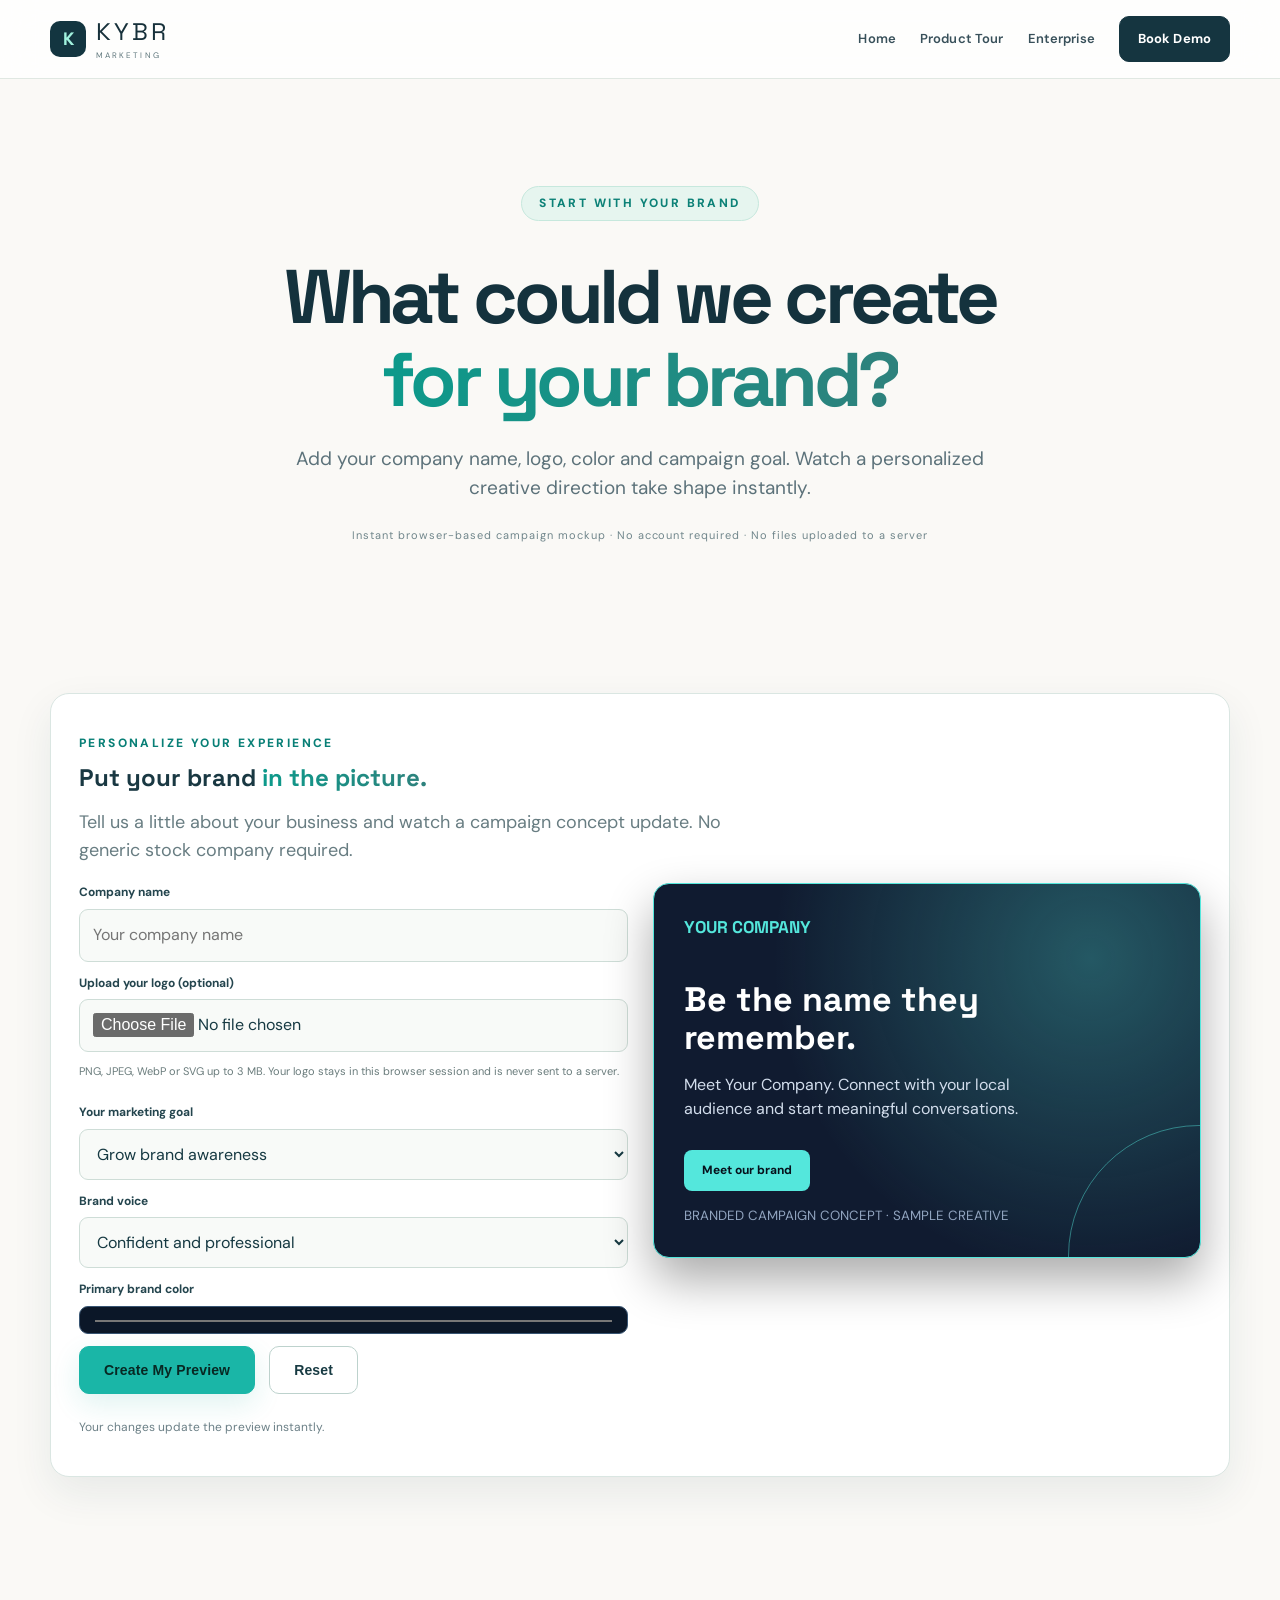
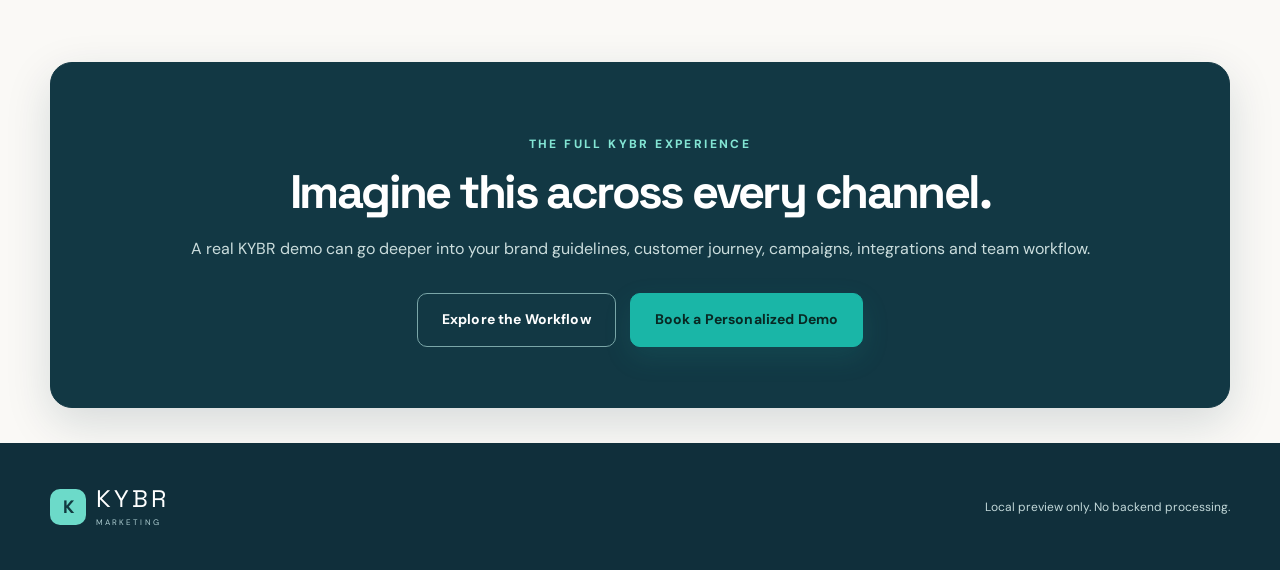
==== commit f5974fb9: "Align brand-lab.html with human-centered marketing presentation" ====
--- a/brand-lab.html
+++ b/brand-lab.html
@@ -1,3 +1,3 @@
-<!doctype html><html lang="en"><head><meta charset="utf-8"><meta name="viewport" content="width=device-width,initial-scale=1"><meta name="theme-color" content="#070b17"><meta name="description" content="See a personalized KYBR marketing campaign concept using your company name, brand colors and logo."><title>See KYBR With Your Brand | KYBR Marketing AI</title><link rel="preconnect" href="https://fonts.googleapis.com"><link rel="preconnect" href="https://fonts.gstatic.com" crossorigin><link href="https://fonts.googleapis.com/css2?family=DM+Sans:wght@400;500;600;700&family=Space+Grotesk:wght@400;500;600;700&display=swap" rel="stylesheet"><link rel="stylesheet" href="./styles.css"><link rel="stylesheet" href="./experience.css"><link rel="stylesheet" href="./polish.css"></head><body><a class="skip-link" href="#main-content">Skip to main content</a><header class="site-header"><div class="wrap nav"><a href="./index.html" class="brand"><span class="brandmark" aria-hidden="true">K</span><span>KYBR<small>MARKETING AI</small></span></a><button class="menu-toggle" id="menu-toggle" aria-expanded="false" aria-controls="nav-links">☰</button><nav id="nav-links" class="nav-links"><a href="./index.html">Home</a><a href="./tour.html">Product Tour</a><a href="./enterprise.html">Enterprise</a><a class="btn btn-outline nav-cta" href="./index.html#demo">Book Demo</a></nav></div></header><main id="main-content"><section class="wrap enterprise-hero"><p class="eyebrow pill">BRING YOUR BRAND INTO KYBR</p><h1>Your brand.<br><em>Made visible.</em></h1><p>Add your company name, logo, color and campaign goal. Watch a personalized creative direction take shape instantly.</p><p class="micro">Instant browser-based campaign mockup · No account required · No files uploaded to a server</p></section>
-<section class="wrap experience-section" id="lab"><div class="brand-lab"><div><p class="eyebrow">PERSONALIZE YOUR EXPERIENCE</p><h2>See KYBR <span class="gradient-text">with your brand.</span></h2><p class="section-lede">Tell us a little about your business and watch a campaign concept update. No generic stock company required.</p></div><div class="lab-layout"><div class="lab-fields"><div><label for="brand-name">Company name</label><input id="brand-name" maxlength="80" placeholder="Your company name" autocomplete="organization"></div><div><label for="brand-logo">Upload your logo (optional)</label><input id="brand-logo" type="file" accept="image/png,image/jpeg,image/webp,image/svg+xml"><p class="lab-note">PNG, JPEG, WebP or SVG up to 3 MB. Your logo stays in this browser session and is never sent to a server.</p></div><div><label for="brand-goal">Your marketing goal</label><select id="brand-goal"><option value="awareness">Grow brand awareness</option><option value="leads">Generate more leads</option><option value="hiring">Recruit team members</option><option value="launch">Launch a product or service</option></select></div><div><label for="brand-tone">Brand voice</label><select id="brand-tone"><option value="confident">Confident and professional</option><option value="warm">Warm and human</option><option value="bold">Bold and energetic</option></select></div><div><label for="brand-color">Primary brand color</label><input type="color" id="brand-color" value="#54e7dc" aria-label="Choose your brand color"></div><div class="actions" style="justify-content:flex-start;margin-top:0"><button id="brand-generate" type="button" class="btn btn-primary">Create My Preview</button><button id="brand-reset" type="button" class="btn btn-outline">Reset</button></div><p id="lab-message" class="status-message" role="status" aria-live="polite">Your changes update the preview instantly.</p></div><div><div class="brand-preview" id="brand-preview"><img class="preview-logo" id="preview-logo" alt=""><div id="preview-company" class="preview-company">YOUR COMPANY</div><h3 id="preview-headline">Be the name they remember.</h3><p id="preview-subtitle">Meet Your Company. Connect with your local audience and start meaningful conversations.</p><span id="preview-button" class="preview-cta">Meet our brand</span><small>BRANDED CAMPAIGN CONCEPT · SAMPLE CREATIVE</small></div><div id="lab-results" class="lab-results" hidden><h4>Your sample creative direction</h4><p id="lab-summary"></p><p><strong>Suggested deliverables:</strong> social announcement, introductory email and localized landing-page hero.</p><p><strong>Approval checkpoint:</strong> review claims, brand voice, imagery and the campaign call-to-action before publishing.</p><p class="lab-note">Generated locally from editable copy templates. This is not currently connected to an AI image or copy generation backend.</p></div></div></div></div></section>
-<section class="wrap section"><div class="final-gradient"><p class="eyebrow">THE FULL KYBR EXPERIENCE</p><h2>Imagine this across every channel.</h2><p>A real KYBR demo can go deeper into your brand guidelines, customer journey, campaigns, integrations and team workflow.</p><div class="actions"><a href="./tour.html" class="btn btn-outline">Explore the Workflow</a><a href="./index.html#demo" class="btn btn-primary">Book a Personalized Demo</a></div></div></section></main><footer><div class="wrap footer-inner"><a href="./index.html" class="brand"><span class="brandmark" aria-hidden="true">K</span><span>KYBR<small>MARKETING AI</small></span></a><p>Local preview only. No backend processing.</p></div></footer><script src="./script.js"></script><script src="./experience.js"></script></body></html>+<!doctype html><html lang="en"><head><meta charset="utf-8"><meta name="viewport" content="width=device-width,initial-scale=1"><meta name="theme-color" content="#070b17"><meta name="description" content="See a personalized KYBR marketing campaign concept using your company name, brand colors and logo."><title>See KYBR With Your Brand | KYBR Marketing AI</title><link rel="preconnect" href="https://fonts.googleapis.com"><link rel="preconnect" href="https://fonts.gstatic.com" crossorigin><link href="https://fonts.googleapis.com/css2?family=DM+Sans:wght@400;500;600;700&family=Space+Grotesk:wght@400;500;600;700&display=swap" rel="stylesheet"><link rel="stylesheet" href="./styles.css"><link rel="stylesheet" href="./experience.css"><link rel="stylesheet" href="./polish.css"><link rel="stylesheet" href="./human-secondary.css"></head><body><a class="skip-link" href="#main-content">Skip to main content</a><header class="site-header"><div class="wrap nav"><a href="./index.html" class="brand"><span class="brandmark" aria-hidden="true">K</span><span>KYBR<small>MARKETING</small></span></a><button class="menu-toggle" id="menu-toggle" aria-expanded="false" aria-controls="nav-links">☰</button><nav id="nav-links" class="nav-links"><a href="./index.html">Home</a><a href="./tour.html">Product Tour</a><a href="./enterprise.html">Enterprise</a><a class="btn btn-outline nav-cta" href="./index.html#demo">Book Demo</a></nav></div></header><main id="main-content"><section class="wrap enterprise-hero"><p class="eyebrow pill">START WITH YOUR BRAND</p><h1>What could we create<br><em>for your brand?</em></h1><p>Add your company name, logo, color and campaign goal. Watch a personalized creative direction take shape instantly.</p><p class="micro">Instant browser-based campaign mockup · No account required · No files uploaded to a server</p></section>
+<section class="wrap experience-section" id="lab"><div class="brand-lab"><div><p class="eyebrow">PERSONALIZE YOUR EXPERIENCE</p><h2>Put your brand <span class="gradient-text">in the picture.</span></h2><p class="section-lede">Tell us a little about your business and watch a campaign concept update. No generic stock company required.</p></div><div class="lab-layout"><div class="lab-fields"><div><label for="brand-name">Company name</label><input id="brand-name" maxlength="80" placeholder="Your company name" autocomplete="organization"></div><div><label for="brand-logo">Upload your logo (optional)</label><input id="brand-logo" type="file" accept="image/png,image/jpeg,image/webp,image/svg+xml"><p class="lab-note">PNG, JPEG, WebP or SVG up to 3 MB. Your logo stays in this browser session and is never sent to a server.</p></div><div><label for="brand-goal">Your marketing goal</label><select id="brand-goal"><option value="awareness">Grow brand awareness</option><option value="leads">Generate more leads</option><option value="hiring">Recruit team members</option><option value="launch">Launch a product or service</option></select></div><div><label for="brand-tone">Brand voice</label><select id="brand-tone"><option value="confident">Confident and professional</option><option value="warm">Warm and human</option><option value="bold">Bold and energetic</option></select></div><div><label for="brand-color">Primary brand color</label><input type="color" id="brand-color" value="#54e7dc" aria-label="Choose your brand color"></div><div class="actions" style="justify-content:flex-start;margin-top:0"><button id="brand-generate" type="button" class="btn btn-primary">Create My Preview</button><button id="brand-reset" type="button" class="btn btn-outline">Reset</button></div><p id="lab-message" class="status-message" role="status" aria-live="polite">Your changes update the preview instantly.</p></div><div><div class="brand-preview" id="brand-preview"><img class="preview-logo" id="preview-logo" alt=""><div id="preview-company" class="preview-company">YOUR COMPANY</div><h3 id="preview-headline">Be the name they remember.</h3><p id="preview-subtitle">Meet Your Company. Connect with your local audience and start meaningful conversations.</p><span id="preview-button" class="preview-cta">Meet our brand</span><small>BRANDED CAMPAIGN CONCEPT · SAMPLE CREATIVE</small></div><div id="lab-results" class="lab-results" hidden><h4>Your sample creative direction</h4><p id="lab-summary"></p><p><strong>Suggested deliverables:</strong> social announcement, introductory email and localized landing-page hero.</p><p><strong>Approval checkpoint:</strong> review claims, brand voice, imagery and the campaign call-to-action before publishing.</p><p class="lab-note">Generated locally from editable copy templates. This is not currently connected to an AI image or copy generation backend.</p></div></div></div></div></section>
+<section class="wrap section"><div class="final-gradient"><p class="eyebrow">THE FULL KYBR EXPERIENCE</p><h2>Imagine this across every channel.</h2><p>A real KYBR demo can go deeper into your brand guidelines, customer journey, campaigns, integrations and team workflow.</p><div class="actions"><a href="./tour.html" class="btn btn-outline">Explore the Workflow</a><a href="./index.html#demo" class="btn btn-primary">Book a Personalized Demo</a></div></div></section></main><footer><div class="wrap footer-inner"><a href="./index.html" class="brand"><span class="brandmark" aria-hidden="true">K</span><span>KYBR<small>MARKETING</small></span></a><p>Local preview only. No backend processing.</p></div></footer><script src="./script.js"></script><script src="./experience.js"></script></body></html>
--- a/polish.css
+++ b/polish.css
@@ -0,0 +1,48 @@
+/* KYBR design refinement — shared across all pages */
+:root{--bg:#080c19;--surface:#121c30;--edge:#30405a;--teal:#62e8dc;--purple:#b995ff;--muted:#aebbce}
+::selection{background:#6654ba;color:white}
+.skip-link{position:fixed;top:-100px;left:16px;background:#6ceadd;color:#08121d;padding:12px 18px;border-radius:8px;z-index:100;font-weight:700}
+.skip-link:focus{top:14px}
+:focus-visible{outline:3px solid #76eee3;outline-offset:4px}
+a,button,select,input,textarea{touch-action:manipulation}
+.btn,.tab,.ex-side-button,.tour-steps button{transition:background .2s ease,border-color .2s ease,box-shadow .2s ease,transform .2s ease}
+.btn{min-height:46px;letter-spacing:.01em;position:relative}
+.btn-primary{background:linear-gradient(112deg,#6ceade,#75d8f1);border:1px solid #a5fff5;box-shadow:0 7px 30px #40d8da26}
+.btn-primary:hover{box-shadow:0 9px 36px #52e4d75a}
+.btn-outline{background:linear-gradient(145deg,#16233a,#0c1524);border:1px solid #4b6682}
+.btn-outline:hover{border-color:#67e9df;background:#192c40}
+.nav-links{gap:24px}.nav-links>a:not(.btn){font-weight:600;letter-spacing:.01em}
+.brand{letter-spacing:.15em}.brandmark{font-weight:700;font-size:18px;color:#07141e;background:linear-gradient(135deg,#69f0e2,#b390fb);border-radius:10px;width:36px;height:36px;display:grid;place-items:center;font-family:"Space Grotesk";box-shadow:0 0 20px #49dbc840}
+.hero{padding-top:110px}.hero h1{max-width:1100px;letter-spacing:-.062em;line-height:1.07}.hero-copy{line-height:1.7}
+.hero-proof{display:flex;justify-content:center;gap:23px;flex-wrap:wrap;margin:28px auto 0;color:#c1cfe4;font-size:12px}
+.hero-proof span{background:#14233a77;padding:9px 14px;border:1px solid #2f4662;border-radius:50px}
+.hero-proof b{color:#65e8db;font-size:10px;margin-right:9px;letter-spacing:.07em}
+.command-shell{border-radius:22px}.dashboard{border-radius:20px}
+.metric,.panel,.feature,.ex-card,.tour-stage,.creative-card,.brand-lab,.enterprise-visual{box-shadow:inset 0 1px 0 #ffffff08,0 14px 34px #00000015}
+.section h2,.enterprise-hero h1,.tour-rail h2{letter-spacing:-.055em}
+.feature{transition:transform .2s ease,border-color .2s ease,background .2s ease}
+.feature:hover{transform:translateY(-4px);border-color:#67d6d8}
+.feature a,.tab-panel a{font-weight:700}
+.feature a:hover,.tab-panel a:hover{text-decoration:underline}
+.step{position:relative}
+.step:before{content:"";position:absolute;top:-2px;left:0;height:3px;width:48px;background:linear-gradient(90deg,#5beadd,#aa86f6);border-radius:12px}
+.ex-side-button:hover,.tour-steps button:hover{border-color:#65dcd4;background:#20374c}
+.ex-side-button.selected{box-shadow:inset 3px 0 0 #6bede0}
+.ex-shell,.brand-lab{box-shadow:0 25px 80px #01071466,0 0 48px #6653c317}
+.tab:hover:not(.active){border-color:#80c9d2;color:white}
+.tab:focus-visible,.ex-side-button:focus-visible{outline-offset:2px}
+.demo-form{box-shadow:0 16px 50px #0005}
+.demo-form input:hover,.demo-form select:hover,.demo-form textarea:hover,.lab-fields input:hover,.lab-fields select:hover{border-color:#7391aa}
+.brand-preview{box-shadow:0 22px 48px #0005}
+.brand-preview:before{content:"";position:absolute;width:260px;height:260px;border:1px solid color-mix(in srgb,var(--brand-accent) 45%,transparent);border-radius:50%;right:-130px;bottom:-130px;pointer-events:none}
+.brand-preview>*{position:relative}
+.final-gradient{box-shadow:0 16px 60px #05091b90}
+.faq-list summary{list-style:none;display:flex;align-items:center;justify-content:space-between;gap:20px}
+.faq-list summary::-webkit-details-marker{display:none}
+.faq-list summary:after{content:"+";font-size:24px;color:#6aebdf;font-family:"Space Grotesk"}
+.faq-list details[open] summary:after{content:"−"}
+.faq-list details[open] summary{color:#ecfbff}
+footer{background:#060b15}
+@media(max-width:1000px){.nav-links{gap:14px}.nav-links>a:not(.btn){font-size:12px}}
+@media(max-width:720px){.hero{padding-top:70px}.hero h1{font-size:clamp(40px,9.1vw,60px)}.hero-proof{gap:8px}.hero-proof span{font-size:10px;padding:7px 10px}.nav-links{gap:0}.nav-links>a{padding:12px 4px;border-bottom:1px solid #233752}.nav-links .nav-cta{margin-top:16px}.menu-toggle{min-width:44px;min-height:44px}.btn{min-height:48px}.ex-side-button{min-height:40px}.feature:hover{transform:none}.section h2{line-height:1.12}.hero-copy{line-height:1.65}}
+@media(prefers-reduced-motion:reduce){*,*:before,*:after{animation-duration:.01ms!important;transition-duration:.01ms!important;scroll-behavior:auto!important}}
--- a/human-secondary.css
+++ b/human-secondary.css
@@ -0,0 +1,74 @@
+/* Secondary experience pages: light, human-centered KYBR marketing shell */
+:root{--bg:#faf9f6;--white:#17313b;--muted:#687f85;--teal:#12a99d}
+html{scroll-padding-top:85px}
+body{background:#faf9f6;color:#17313b;font-family:"DM Sans",sans-serif}
+body:before,.ambient{display:none!important}
+.site-header{background:#fffc;border-color:#e0e8e2;backdrop-filter:blur(16px)}
+.nav{height:78px}
+.brand{color:#17313b;letter-spacing:.13em}
+.brandmark{background:#133540;color:#a1f2de;box-shadow:none}
+.brand small{color:#5f777c}
+.nav-links>a:not(.btn){color:#38505a}
+.nav-links>a:not(.btn):hover{color:#008b81}
+.nav-cta{background:#153540!important;color:white!important;border-color:#153540!important}
+.menu-toggle{color:#193944;background:white;border:1px solid #d1dfdb}
+.enterprise-hero{padding:95px 0 65px}
+.enterprise-hero h1{color:#14323d}
+.enterprise-hero h1 em,.gradient-text{background:linear-gradient(95deg,#0c9a8b,#2e817c);color:transparent;background-clip:text;-webkit-background-clip:text}
+.enterprise-hero>p:not(.eyebrow):not(.micro){color:#5c727a}
+.eyebrow{color:#087f76}
+.pill{background:#e6f5ef;border-color:#c6e8dd;color:#0c8177}
+.micro,.experience-footnote{color:#70868b}
+.experience-heading h2,.section h2,.tour-rail h2{color:#16333c}
+.experience-heading p:not(.eyebrow),.section-lede,.crosscta p:not(.eyebrow){color:#667c82}
+.mode-label{color:#0c7b75;border-color:#b8e2d9;background:#e6f5ef}
+.demo-chip{color:#67e8d6}
+.btn-primary{background:#1ab6a7;border:1px solid #1ab6a7;color:#082823;box-shadow:0 10px 28px #19a99e24}
+.btn-primary:hover{background:#3ed1c0}
+.btn-outline{background:white;border:1px solid #bdd2cd;color:#183b43}
+.btn-outline:hover{background:#f1f9f5;border-color:#7fc9bb}
+.ex-shell,.tour-stage,.brand-lab,.ex-card,.enterprise-boundary{box-shadow:0 16px 42px #163f4515}
+.ex-shell{background:#0c1526}
+.ex-stage .eyebrow,.ex-shell .eyebrow{color:#66eadb}
+.ex-stage h3,.ex-shell h3{color:#f4f8ff}
+.ex-side button{color:#c5d6e4}
+.ex-card p,.ex-info{color:#c0d0e2}
+.experience-section{padding-top:65px}
+.rollout-grid article{background:#fff;border:1px solid #e1e7e3;box-shadow:0 8px 25px #224e5010}
+.rollout-grid article h3{color:#17313b}
+.rollout-grid article p{color:#627a80}
+.rollout-grid article>span{color:#148d84}
+.enterprise-boundary{background:#fff;border-color:#dee6e3}
+.enterprise-boundary h3{color:#183b44}
+.enterprise-boundary p{color:#62777d}
+.final-gradient{background:#123844;border:1px solid #123844;box-shadow:0 15px 45px #102e4026;color:white}
+.final-gradient h2{color:white}
+.final-gradient .eyebrow{color:#83e5d4}
+.final-gradient p:not(.eyebrow){color:#cbdddd}
+.final-gradient .btn-outline{background:transparent;color:white;border-color:#7aa6a8}
+.final-gradient .btn-outline:hover{background:#235967}
+.crosscta h2{color:#17313b}
+.tour-rail .micro{color:#6c7e86}
+.tour-steps button{background:#fff;border-color:#dce5e2;color:#314b54}
+.tour-steps button.active{background:#e5f8f1;border-color:#63c8b8;color:#173c40}
+.tour-steps button span{color:#078d82}
+.brand-lab{background:white;border-color:#dae6e2}
+.brand-lab h2{color:#193842}
+.brand-lab .section-lede{color:#687d82}
+.lab-fields label{color:#24454e}
+.lab-fields input:not([type=color]),.lab-fields select{background:#f8faf8;border-color:#ceddd7;color:#163942}
+.lab-note{color:#6a7c7c}
+.brand-preview{color:white}
+.brand-preview h3{color:white}
+.brand-preview .preview-company{color:var(--brand-accent)}
+.lab-results{background:#edf8f4;color:#21434d;border-color:#a2d7cd}
+.lab-results h4{color:#193a43}
+.lab-results p{color:#315761}
+.lab-results strong{color:#047c73}
+.status-message{color:#6c8087}
+footer{background:#102f3b;border-color:#102f3b}
+footer .brand{color:white}
+footer .brand small{color:#acccd0}
+footer .footer-inner p,footer .footer-links a{color:#c2d8d9}
+footer .brandmark{background:#6cdac9;color:#123a40}
+@media(max-width:720px){.nav-links{background:#fff;border-color:#dde7e3}.nav-links>a:not(.btn){color:#22444e}.nav-links .btn-outline{background:#143540;color:white;border-color:#143540}.enterprise-hero{padding:65px 0 50px}.experience-section{padding:55px 0}.ex-shell{border-radius:13px}}
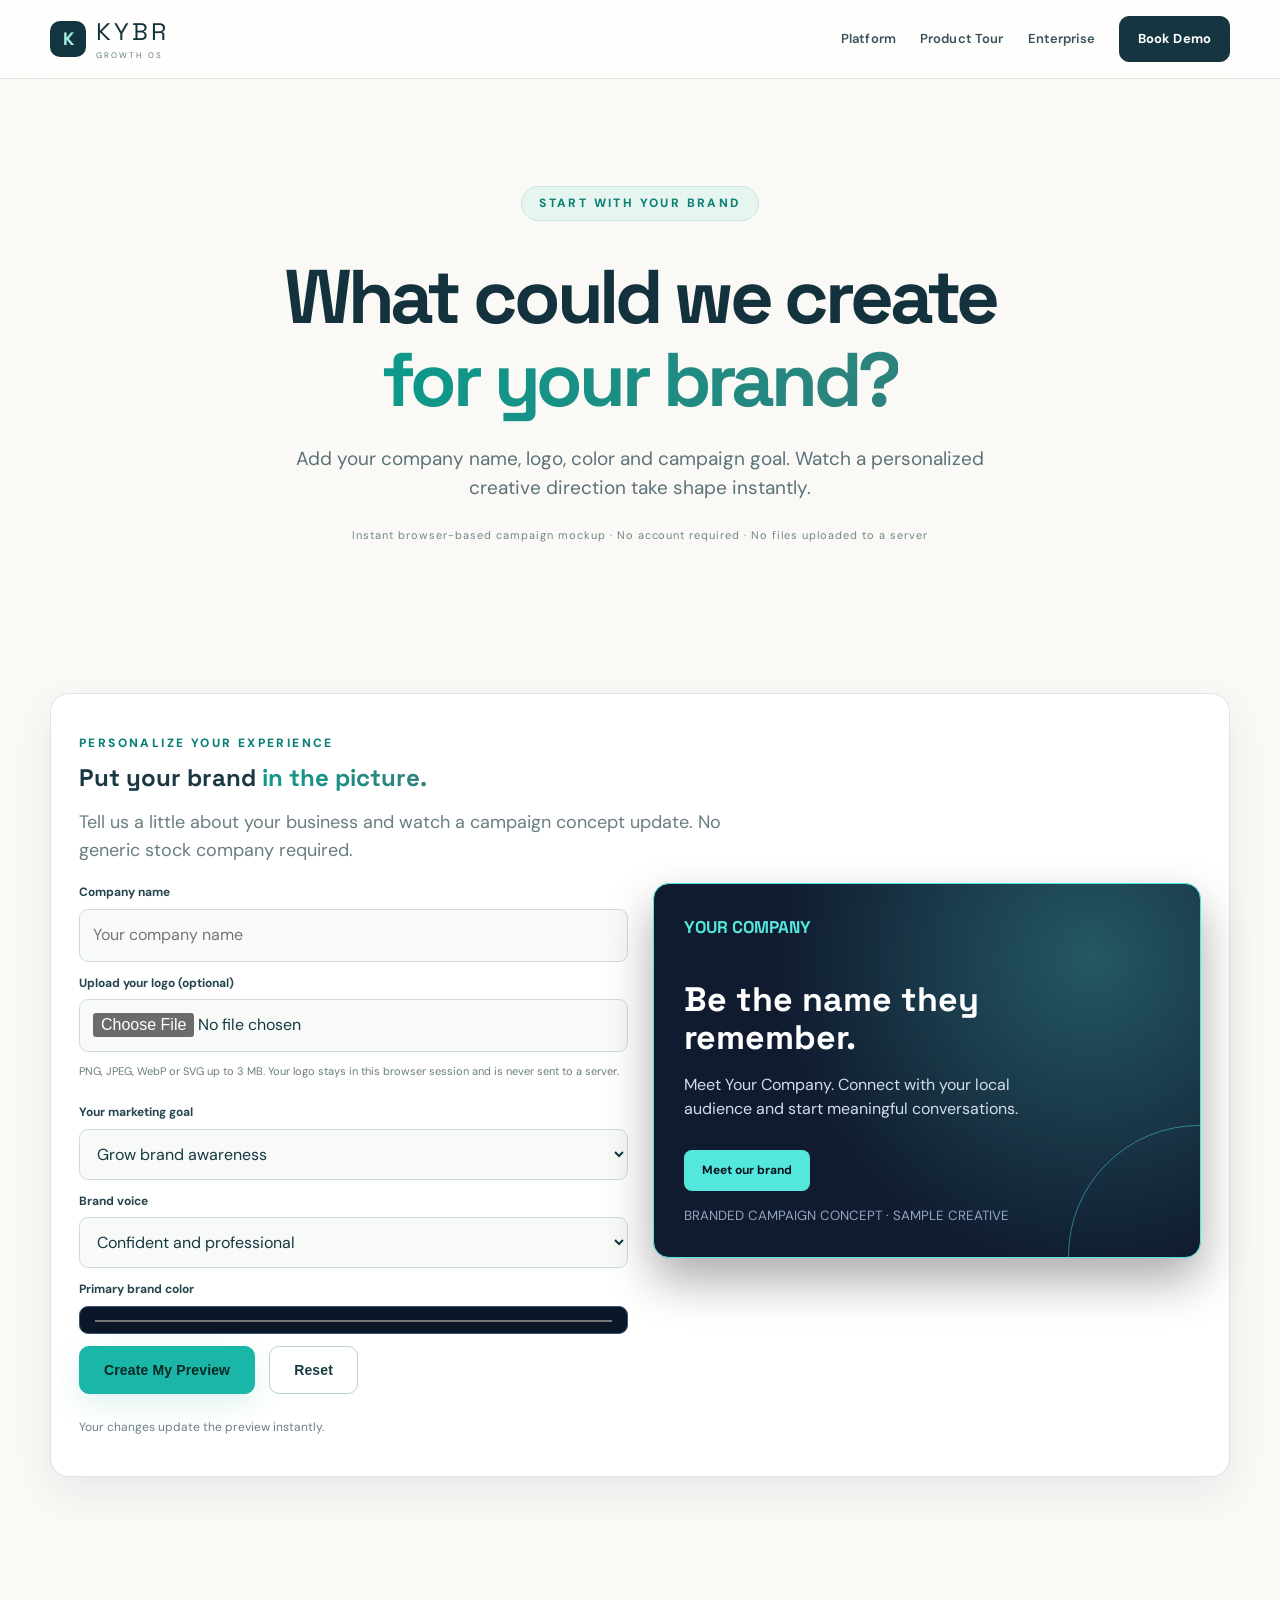
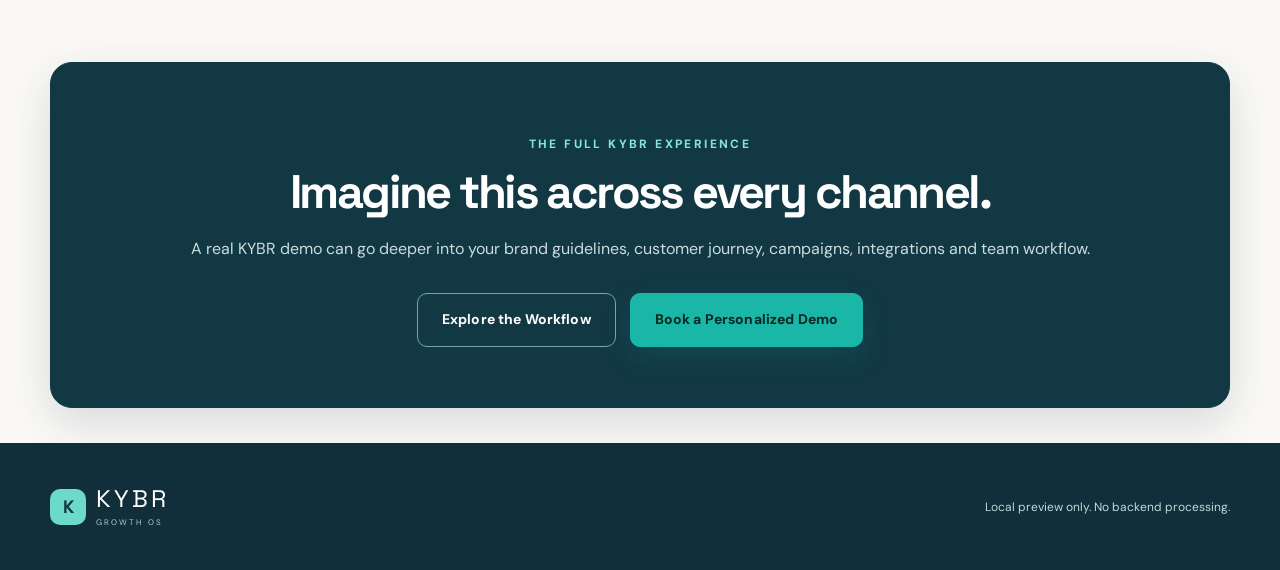
==== commit 2f1f9ecc: "Align brand-lab.html with KYBR Growth OS positioning and homepage" ====
--- a/brand-lab.html
+++ b/brand-lab.html
@@ -1,3 +1,3 @@
-<!doctype html><html lang="en"><head><meta charset="utf-8"><meta name="viewport" content="width=device-width,initial-scale=1"><meta name="theme-color" content="#070b17"><meta name="description" content="See a personalized KYBR marketing campaign concept using your company name, brand colors and logo."><title>See KYBR With Your Brand | KYBR Marketing AI</title><link rel="preconnect" href="https://fonts.googleapis.com"><link rel="preconnect" href="https://fonts.gstatic.com" crossorigin><link href="https://fonts.googleapis.com/css2?family=DM+Sans:wght@400;500;600;700&family=Space+Grotesk:wght@400;500;600;700&display=swap" rel="stylesheet"><link rel="stylesheet" href="./styles.css"><link rel="stylesheet" href="./experience.css"><link rel="stylesheet" href="./polish.css"><link rel="stylesheet" href="./human-secondary.css"></head><body><a class="skip-link" href="#main-content">Skip to main content</a><header class="site-header"><div class="wrap nav"><a href="./index.html" class="brand"><span class="brandmark" aria-hidden="true">K</span><span>KYBR<small>MARKETING</small></span></a><button class="menu-toggle" id="menu-toggle" aria-expanded="false" aria-controls="nav-links">☰</button><nav id="nav-links" class="nav-links"><a href="./index.html">Home</a><a href="./tour.html">Product Tour</a><a href="./enterprise.html">Enterprise</a><a class="btn btn-outline nav-cta" href="./index.html#demo">Book Demo</a></nav></div></header><main id="main-content"><section class="wrap enterprise-hero"><p class="eyebrow pill">START WITH YOUR BRAND</p><h1>What could we create<br><em>for your brand?</em></h1><p>Add your company name, logo, color and campaign goal. Watch a personalized creative direction take shape instantly.</p><p class="micro">Instant browser-based campaign mockup · No account required · No files uploaded to a server</p></section>
+<!doctype html><html lang="en"><head><meta charset="utf-8"><meta name="viewport" content="width=device-width,initial-scale=1"><meta name="theme-color" content="#070b17"><meta name="description" content="See a personalized KYBR marketing campaign concept using your company name, brand colors and logo."><title>Personalized Brand Preview | KYBR Growth OS</title><link rel="preconnect" href="https://fonts.googleapis.com"><link rel="preconnect" href="https://fonts.gstatic.com" crossorigin><link href="https://fonts.googleapis.com/css2?family=DM+Sans:wght@400;500;600;700&family=Space+Grotesk:wght@400;500;600;700&display=swap" rel="stylesheet"><link rel="stylesheet" href="./styles.css"><link rel="stylesheet" href="./experience.css"><link rel="stylesheet" href="./polish.css"><link rel="stylesheet" href="./human-secondary.css"></head><body><a class="skip-link" href="#main-content">Skip to main content</a><header class="site-header"><div class="wrap nav"><a href="./index.html" class="brand"><span class="brandmark" aria-hidden="true">K</span><span>KYBR<small>GROWTH OS</small></span></a><button class="menu-toggle" id="menu-toggle" aria-expanded="false" aria-controls="nav-links">☰</button><nav id="nav-links" class="nav-links"><a href="./index.html">Platform</a><a href="./tour.html">Product Tour</a><a href="./enterprise.html">Enterprise</a><a class="btn btn-outline nav-cta" href="./index.html#contact">Book Demo</a></nav></div></header><main id="main-content"><section class="wrap enterprise-hero"><p class="eyebrow pill">START WITH YOUR BRAND</p><h1>What could we create<br><em>for your brand?</em></h1><p>Add your company name, logo, color and campaign goal. Watch a personalized creative direction take shape instantly.</p><p class="micro">Instant browser-based campaign mockup · No account required · No files uploaded to a server</p></section>
 <section class="wrap experience-section" id="lab"><div class="brand-lab"><div><p class="eyebrow">PERSONALIZE YOUR EXPERIENCE</p><h2>Put your brand <span class="gradient-text">in the picture.</span></h2><p class="section-lede">Tell us a little about your business and watch a campaign concept update. No generic stock company required.</p></div><div class="lab-layout"><div class="lab-fields"><div><label for="brand-name">Company name</label><input id="brand-name" maxlength="80" placeholder="Your company name" autocomplete="organization"></div><div><label for="brand-logo">Upload your logo (optional)</label><input id="brand-logo" type="file" accept="image/png,image/jpeg,image/webp,image/svg+xml"><p class="lab-note">PNG, JPEG, WebP or SVG up to 3 MB. Your logo stays in this browser session and is never sent to a server.</p></div><div><label for="brand-goal">Your marketing goal</label><select id="brand-goal"><option value="awareness">Grow brand awareness</option><option value="leads">Generate more leads</option><option value="hiring">Recruit team members</option><option value="launch">Launch a product or service</option></select></div><div><label for="brand-tone">Brand voice</label><select id="brand-tone"><option value="confident">Confident and professional</option><option value="warm">Warm and human</option><option value="bold">Bold and energetic</option></select></div><div><label for="brand-color">Primary brand color</label><input type="color" id="brand-color" value="#54e7dc" aria-label="Choose your brand color"></div><div class="actions" style="justify-content:flex-start;margin-top:0"><button id="brand-generate" type="button" class="btn btn-primary">Create My Preview</button><button id="brand-reset" type="button" class="btn btn-outline">Reset</button></div><p id="lab-message" class="status-message" role="status" aria-live="polite">Your changes update the preview instantly.</p></div><div><div class="brand-preview" id="brand-preview"><img class="preview-logo" id="preview-logo" alt=""><div id="preview-company" class="preview-company">YOUR COMPANY</div><h3 id="preview-headline">Be the name they remember.</h3><p id="preview-subtitle">Meet Your Company. Connect with your local audience and start meaningful conversations.</p><span id="preview-button" class="preview-cta">Meet our brand</span><small>BRANDED CAMPAIGN CONCEPT · SAMPLE CREATIVE</small></div><div id="lab-results" class="lab-results" hidden><h4>Your sample creative direction</h4><p id="lab-summary"></p><p><strong>Suggested deliverables:</strong> social announcement, introductory email and localized landing-page hero.</p><p><strong>Approval checkpoint:</strong> review claims, brand voice, imagery and the campaign call-to-action before publishing.</p><p class="lab-note">Generated locally from editable copy templates. This is not currently connected to an AI image or copy generation backend.</p></div></div></div></div></section>
-<section class="wrap section"><div class="final-gradient"><p class="eyebrow">THE FULL KYBR EXPERIENCE</p><h2>Imagine this across every channel.</h2><p>A real KYBR demo can go deeper into your brand guidelines, customer journey, campaigns, integrations and team workflow.</p><div class="actions"><a href="./tour.html" class="btn btn-outline">Explore the Workflow</a><a href="./index.html#demo" class="btn btn-primary">Book a Personalized Demo</a></div></div></section></main><footer><div class="wrap footer-inner"><a href="./index.html" class="brand"><span class="brandmark" aria-hidden="true">K</span><span>KYBR<small>MARKETING</small></span></a><p>Local preview only. No backend processing.</p></div></footer><script src="./script.js"></script><script src="./experience.js"></script></body></html>+<section class="wrap section"><div class="final-gradient"><p class="eyebrow">THE FULL KYBR EXPERIENCE</p><h2>Imagine this across every channel.</h2><p>A real KYBR demo can go deeper into your brand guidelines, customer journey, campaigns, integrations and team workflow.</p><div class="actions"><a href="./tour.html" class="btn btn-outline">Explore the Workflow</a><a href="./index.html#contact" class="btn btn-primary">Book a Personalized Demo</a></div></div></section></main><footer><div class="wrap footer-inner"><a href="./index.html" class="brand"><span class="brandmark" aria-hidden="true">K</span><span>KYBR<small>GROWTH OS</small></span></a><p>Local preview only. No backend processing.</p></div></footer><script src="./script.js"></script><script src="./experience.js"></script></body></html>
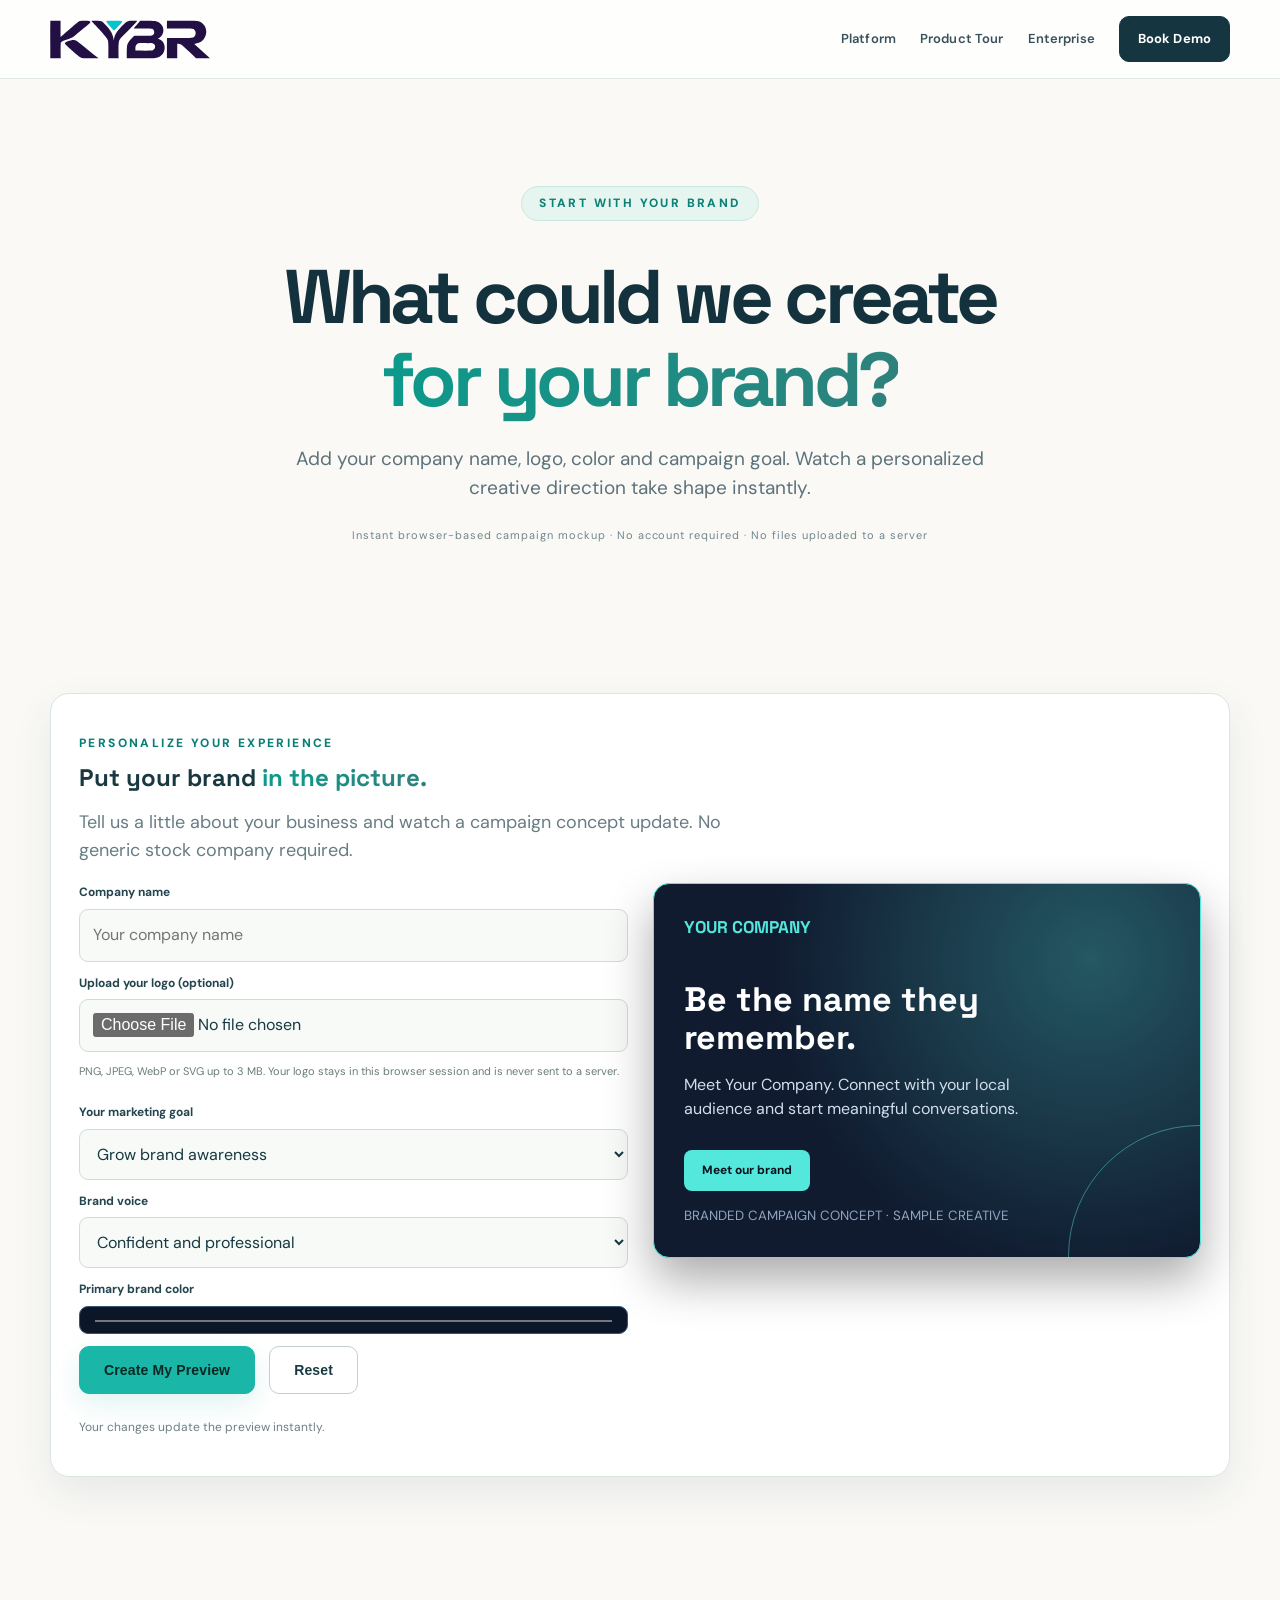
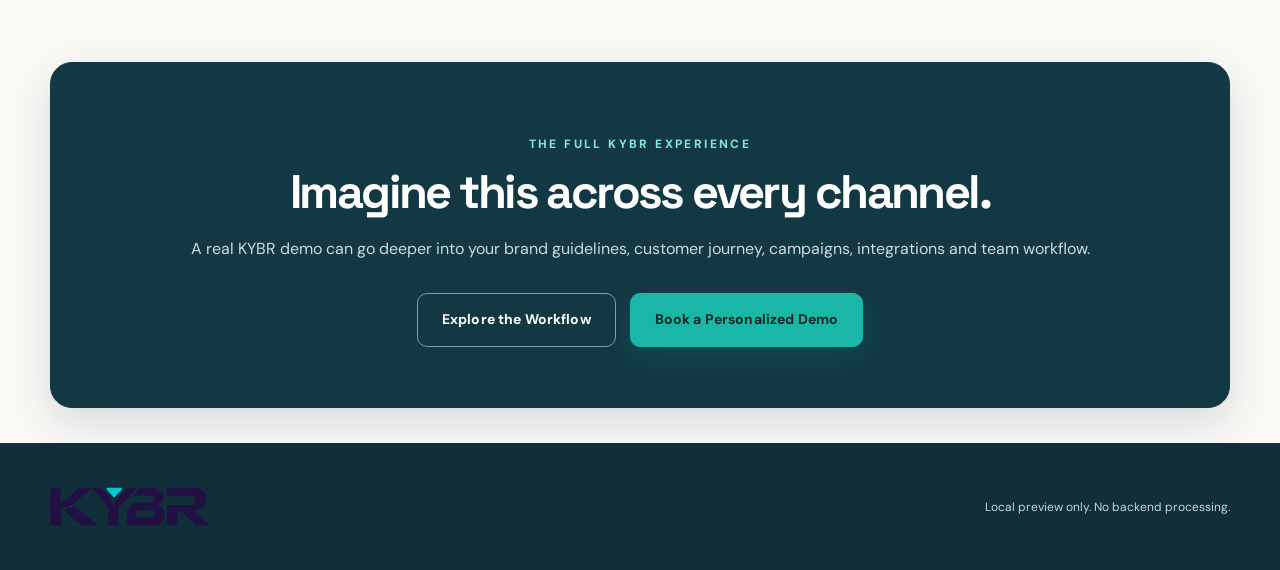
==== commit 6db4577b: "Use supplied official KYBR logo in brand-lab.html" ====
--- a/brand-lab.html
+++ b/brand-lab.html
@@ -1,3 +1,3 @@
-<!doctype html><html lang="en"><head><meta charset="utf-8"><meta name="viewport" content="width=device-width,initial-scale=1"><meta name="theme-color" content="#070b17"><meta name="description" content="See a personalized KYBR marketing campaign concept using your company name, brand colors and logo."><title>Personalized Brand Preview | KYBR Growth OS</title><link rel="preconnect" href="https://fonts.googleapis.com"><link rel="preconnect" href="https://fonts.gstatic.com" crossorigin><link href="https://fonts.googleapis.com/css2?family=DM+Sans:wght@400;500;600;700&family=Space+Grotesk:wght@400;500;600;700&display=swap" rel="stylesheet"><link rel="stylesheet" href="./styles.css"><link rel="stylesheet" href="./experience.css"><link rel="stylesheet" href="./polish.css"><link rel="stylesheet" href="./human-secondary.css"></head><body><a class="skip-link" href="#main-content">Skip to main content</a><header class="site-header"><div class="wrap nav"><a href="./index.html" class="brand"><span class="brandmark" aria-hidden="true">K</span><span>KYBR<small>GROWTH OS</small></span></a><button class="menu-toggle" id="menu-toggle" aria-expanded="false" aria-controls="nav-links">☰</button><nav id="nav-links" class="nav-links"><a href="./index.html">Platform</a><a href="./tour.html">Product Tour</a><a href="./enterprise.html">Enterprise</a><a class="btn btn-outline nav-cta" href="./index.html#contact">Book Demo</a></nav></div></header><main id="main-content"><section class="wrap enterprise-hero"><p class="eyebrow pill">START WITH YOUR BRAND</p><h1>What could we create<br><em>for your brand?</em></h1><p>Add your company name, logo, color and campaign goal. Watch a personalized creative direction take shape instantly.</p><p class="micro">Instant browser-based campaign mockup · No account required · No files uploaded to a server</p></section>
+<!doctype html><html lang="en"><head><meta charset="utf-8"><meta name="viewport" content="width=device-width,initial-scale=1"><meta name="theme-color" content="#070b17"><meta name="description" content="See a personalized KYBR marketing campaign concept using your company name, brand colors and logo."><title>Personalized Brand Preview | KYBR Growth OS</title><link rel="preconnect" href="https://fonts.googleapis.com"><link rel="preconnect" href="https://fonts.gstatic.com" crossorigin><link href="https://fonts.googleapis.com/css2?family=DM+Sans:wght@400;500;600;700&family=Space+Grotesk:wght@400;500;600;700&display=swap" rel="stylesheet"><link rel="stylesheet" href="./styles.css"><link rel="stylesheet" href="./experience.css"><link rel="stylesheet" href="./polish.css"><link rel="stylesheet" href="./human-secondary.css"><link rel="stylesheet" href="./logo-official.css"></head><body><a class="skip-link" href="#main-content">Skip to main content</a><header class="site-header"><div class="wrap nav"><a href="./index.html" class="brand"><img class="official-kybr-logo" src="./assets/kybr-logo.svg" alt="KYBR" width="160" height="39"></a><button class="menu-toggle" id="menu-toggle" aria-expanded="false" aria-controls="nav-links">☰</button><nav id="nav-links" class="nav-links"><a href="./index.html">Platform</a><a href="./tour.html">Product Tour</a><a href="./enterprise.html">Enterprise</a><a class="btn btn-outline nav-cta" href="./index.html#contact">Book Demo</a></nav></div></header><main id="main-content"><section class="wrap enterprise-hero"><p class="eyebrow pill">START WITH YOUR BRAND</p><h1>What could we create<br><em>for your brand?</em></h1><p>Add your company name, logo, color and campaign goal. Watch a personalized creative direction take shape instantly.</p><p class="micro">Instant browser-based campaign mockup · No account required · No files uploaded to a server</p></section>
 <section class="wrap experience-section" id="lab"><div class="brand-lab"><div><p class="eyebrow">PERSONALIZE YOUR EXPERIENCE</p><h2>Put your brand <span class="gradient-text">in the picture.</span></h2><p class="section-lede">Tell us a little about your business and watch a campaign concept update. No generic stock company required.</p></div><div class="lab-layout"><div class="lab-fields"><div><label for="brand-name">Company name</label><input id="brand-name" maxlength="80" placeholder="Your company name" autocomplete="organization"></div><div><label for="brand-logo">Upload your logo (optional)</label><input id="brand-logo" type="file" accept="image/png,image/jpeg,image/webp,image/svg+xml"><p class="lab-note">PNG, JPEG, WebP or SVG up to 3 MB. Your logo stays in this browser session and is never sent to a server.</p></div><div><label for="brand-goal">Your marketing goal</label><select id="brand-goal"><option value="awareness">Grow brand awareness</option><option value="leads">Generate more leads</option><option value="hiring">Recruit team members</option><option value="launch">Launch a product or service</option></select></div><div><label for="brand-tone">Brand voice</label><select id="brand-tone"><option value="confident">Confident and professional</option><option value="warm">Warm and human</option><option value="bold">Bold and energetic</option></select></div><div><label for="brand-color">Primary brand color</label><input type="color" id="brand-color" value="#54e7dc" aria-label="Choose your brand color"></div><div class="actions" style="justify-content:flex-start;margin-top:0"><button id="brand-generate" type="button" class="btn btn-primary">Create My Preview</button><button id="brand-reset" type="button" class="btn btn-outline">Reset</button></div><p id="lab-message" class="status-message" role="status" aria-live="polite">Your changes update the preview instantly.</p></div><div><div class="brand-preview" id="brand-preview"><img class="preview-logo" id="preview-logo" alt=""><div id="preview-company" class="preview-company">YOUR COMPANY</div><h3 id="preview-headline">Be the name they remember.</h3><p id="preview-subtitle">Meet Your Company. Connect with your local audience and start meaningful conversations.</p><span id="preview-button" class="preview-cta">Meet our brand</span><small>BRANDED CAMPAIGN CONCEPT · SAMPLE CREATIVE</small></div><div id="lab-results" class="lab-results" hidden><h4>Your sample creative direction</h4><p id="lab-summary"></p><p><strong>Suggested deliverables:</strong> social announcement, introductory email and localized landing-page hero.</p><p><strong>Approval checkpoint:</strong> review claims, brand voice, imagery and the campaign call-to-action before publishing.</p><p class="lab-note">Generated locally from editable copy templates. This is not currently connected to an AI image or copy generation backend.</p></div></div></div></div></section>
-<section class="wrap section"><div class="final-gradient"><p class="eyebrow">THE FULL KYBR EXPERIENCE</p><h2>Imagine this across every channel.</h2><p>A real KYBR demo can go deeper into your brand guidelines, customer journey, campaigns, integrations and team workflow.</p><div class="actions"><a href="./tour.html" class="btn btn-outline">Explore the Workflow</a><a href="./index.html#contact" class="btn btn-primary">Book a Personalized Demo</a></div></div></section></main><footer><div class="wrap footer-inner"><a href="./index.html" class="brand"><span class="brandmark" aria-hidden="true">K</span><span>KYBR<small>GROWTH OS</small></span></a><p>Local preview only. No backend processing.</p></div></footer><script src="./script.js"></script><script src="./experience.js"></script></body></html>+<section class="wrap section"><div class="final-gradient"><p class="eyebrow">THE FULL KYBR EXPERIENCE</p><h2>Imagine this across every channel.</h2><p>A real KYBR demo can go deeper into your brand guidelines, customer journey, campaigns, integrations and team workflow.</p><div class="actions"><a href="./tour.html" class="btn btn-outline">Explore the Workflow</a><a href="./index.html#contact" class="btn btn-primary">Book a Personalized Demo</a></div></div></section></main><footer><div class="wrap footer-inner"><a href="./index.html" class="brand"><img class="official-kybr-logo" src="./assets/kybr-logo.svg" alt="KYBR" width="160" height="39"></a><p>Local preview only. No backend processing.</p></div></footer><script src="./script.js"></script><script src="./experience.js"></script></body></html>
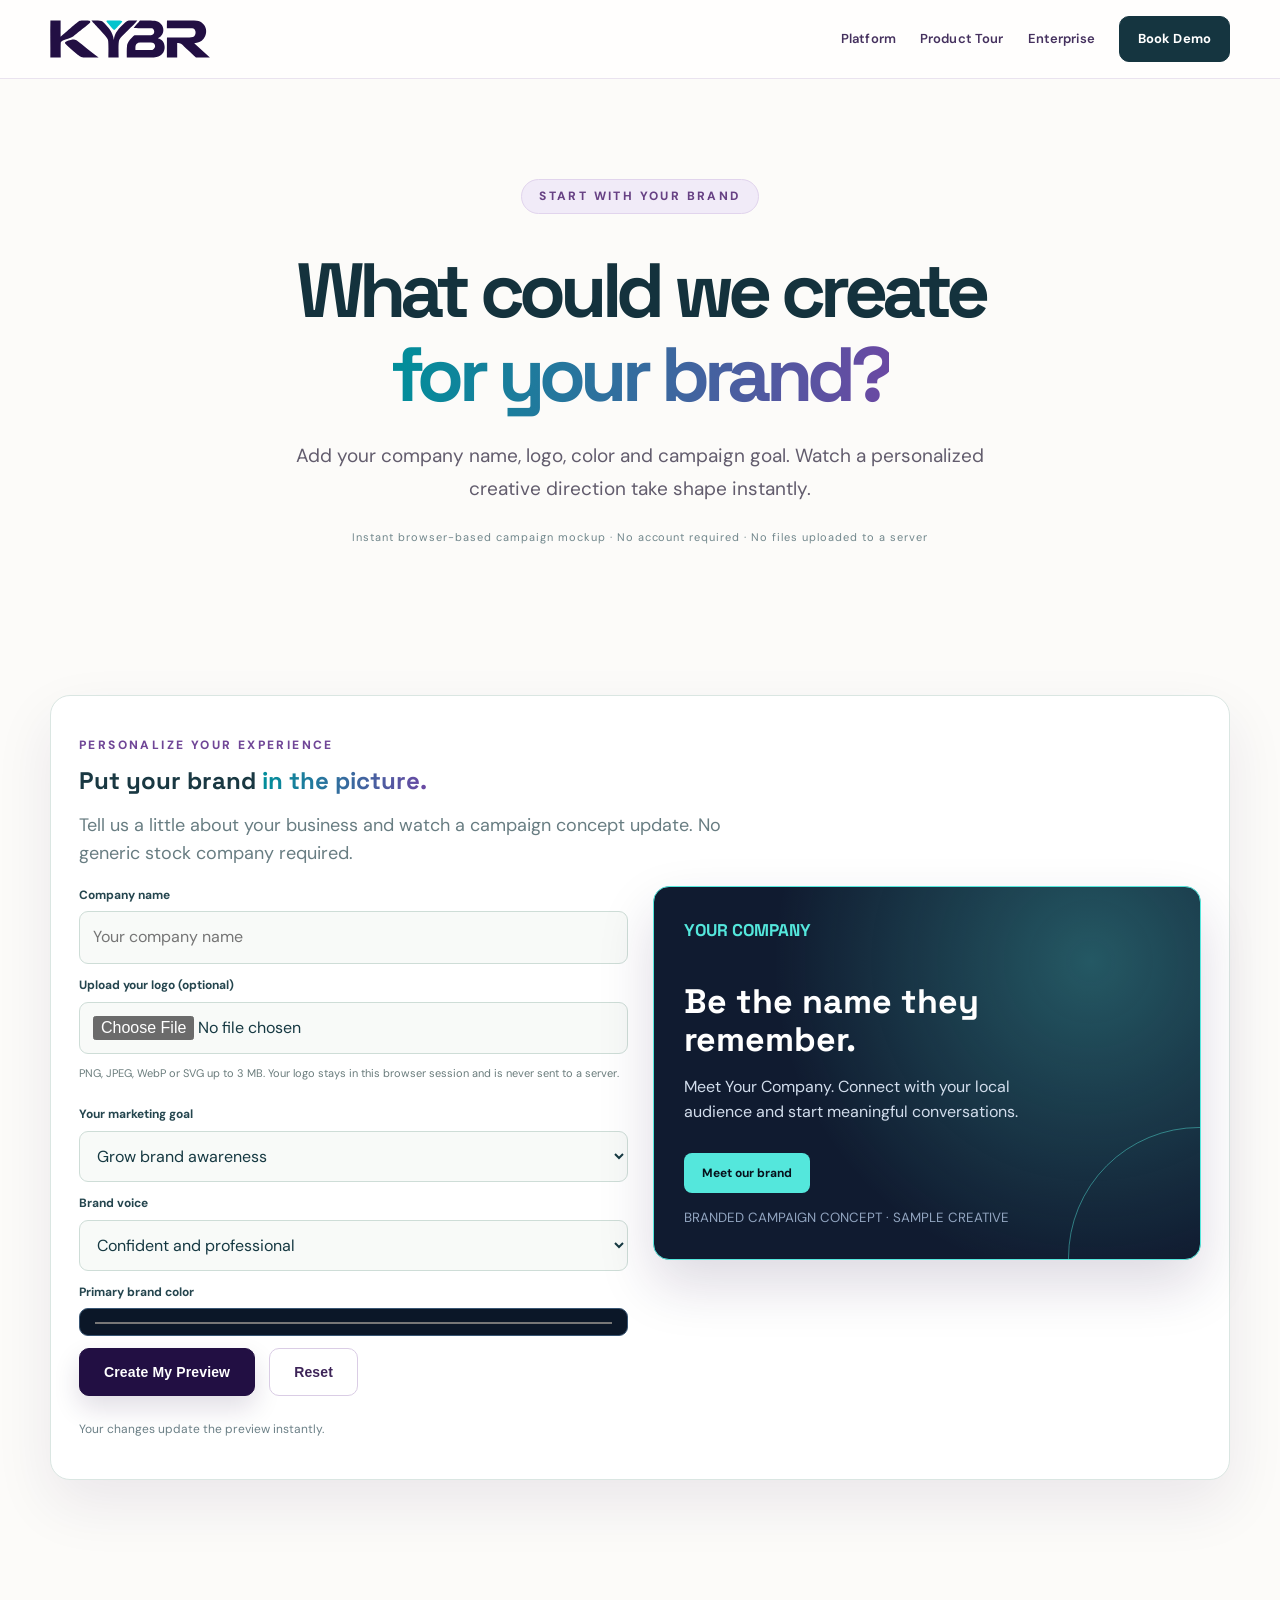
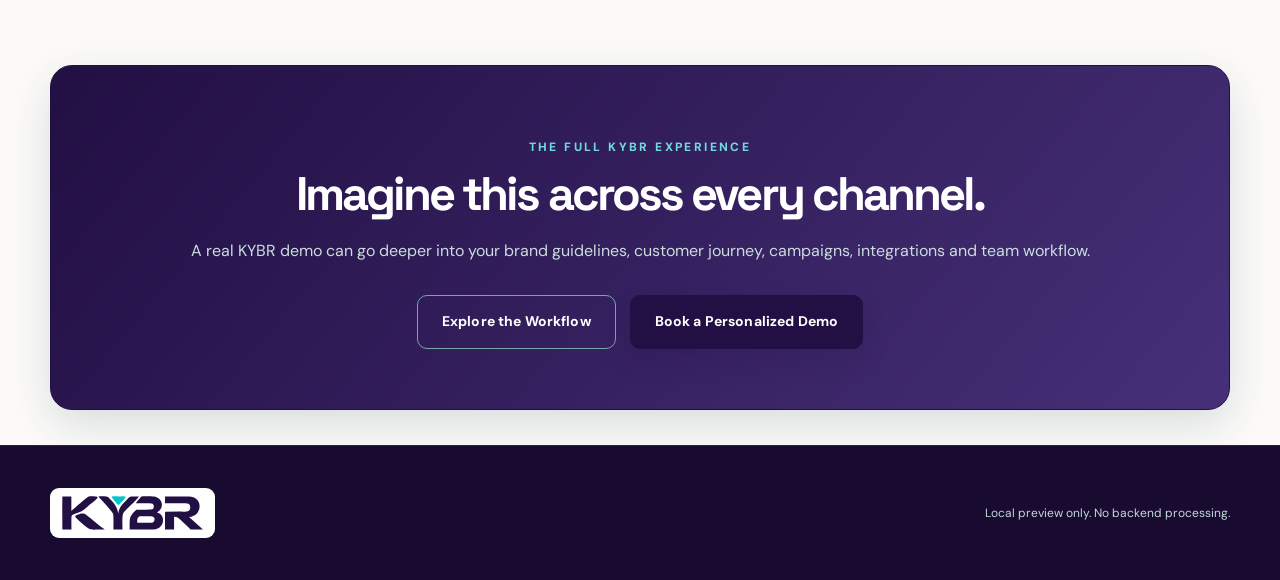
==== commit f45c86bb: "Apply coordinated editorial design to brand-lab.html" ====
--- a/brand-lab.html
+++ b/brand-lab.html
@@ -1,3 +1,3 @@
-<!doctype html><html lang="en"><head><meta charset="utf-8"><meta name="viewport" content="width=device-width,initial-scale=1"><meta name="theme-color" content="#070b17"><meta name="description" content="See a personalized KYBR marketing campaign concept using your company name, brand colors and logo."><title>Personalized Brand Preview | KYBR Growth OS</title><link rel="preconnect" href="https://fonts.googleapis.com"><link rel="preconnect" href="https://fonts.gstatic.com" crossorigin><link href="https://fonts.googleapis.com/css2?family=DM+Sans:wght@400;500;600;700&family=Space+Grotesk:wght@400;500;600;700&display=swap" rel="stylesheet"><link rel="stylesheet" href="./styles.css"><link rel="stylesheet" href="./experience.css"><link rel="stylesheet" href="./polish.css"><link rel="stylesheet" href="./human-secondary.css"><link rel="stylesheet" href="./logo-official.css"></head><body><a class="skip-link" href="#main-content">Skip to main content</a><header class="site-header"><div class="wrap nav"><a href="./index.html" class="brand"><img class="official-kybr-logo" src="./assets/kybr-logo.svg" alt="KYBR" width="160" height="39"></a><button class="menu-toggle" id="menu-toggle" aria-expanded="false" aria-controls="nav-links">☰</button><nav id="nav-links" class="nav-links"><a href="./index.html">Platform</a><a href="./tour.html">Product Tour</a><a href="./enterprise.html">Enterprise</a><a class="btn btn-outline nav-cta" href="./index.html#contact">Book Demo</a></nav></div></header><main id="main-content"><section class="wrap enterprise-hero"><p class="eyebrow pill">START WITH YOUR BRAND</p><h1>What could we create<br><em>for your brand?</em></h1><p>Add your company name, logo, color and campaign goal. Watch a personalized creative direction take shape instantly.</p><p class="micro">Instant browser-based campaign mockup · No account required · No files uploaded to a server</p></section>
+<!doctype html><html lang="en"><head><meta charset="utf-8"><meta name="viewport" content="width=device-width,initial-scale=1"><meta name="theme-color" content="#070b17"><meta name="description" content="See a personalized KYBR marketing campaign concept using your company name, brand colors and logo."><title>Personalized Brand Preview | KYBR Growth OS</title><link rel="preconnect" href="https://fonts.googleapis.com"><link rel="preconnect" href="https://fonts.gstatic.com" crossorigin><link href="https://fonts.googleapis.com/css2?family=DM+Sans:wght@400;500;600;700&family=Space+Grotesk:wght@400;500;600;700&display=swap" rel="stylesheet"><link rel="stylesheet" href="./styles.css"><link rel="stylesheet" href="./experience.css"><link rel="stylesheet" href="./polish.css"><link rel="stylesheet" href="./human-secondary.css"><link rel="stylesheet" href="./logo-official.css"><link rel="stylesheet" href="./secondary-art.css"></head><body><a class="skip-link" href="#main-content">Skip to main content</a><header class="site-header"><div class="wrap nav"><a href="./index.html" class="brand"><img class="official-kybr-logo" src="./assets/kybr-logo.svg" alt="KYBR" width="160" height="39"></a><button class="menu-toggle" id="menu-toggle" aria-expanded="false" aria-controls="nav-links">☰</button><nav id="nav-links" class="nav-links"><a href="./index.html">Platform</a><a href="./tour.html">Product Tour</a><a href="./enterprise.html">Enterprise</a><a class="btn btn-outline nav-cta" href="./index.html#contact">Book Demo</a></nav></div></header><main id="main-content"><section class="wrap enterprise-hero"><p class="eyebrow pill">START WITH YOUR BRAND</p><h1>What could we create<br><em>for your brand?</em></h1><p>Add your company name, logo, color and campaign goal. Watch a personalized creative direction take shape instantly.</p><p class="micro">Instant browser-based campaign mockup · No account required · No files uploaded to a server</p></section>
 <section class="wrap experience-section" id="lab"><div class="brand-lab"><div><p class="eyebrow">PERSONALIZE YOUR EXPERIENCE</p><h2>Put your brand <span class="gradient-text">in the picture.</span></h2><p class="section-lede">Tell us a little about your business and watch a campaign concept update. No generic stock company required.</p></div><div class="lab-layout"><div class="lab-fields"><div><label for="brand-name">Company name</label><input id="brand-name" maxlength="80" placeholder="Your company name" autocomplete="organization"></div><div><label for="brand-logo">Upload your logo (optional)</label><input id="brand-logo" type="file" accept="image/png,image/jpeg,image/webp,image/svg+xml"><p class="lab-note">PNG, JPEG, WebP or SVG up to 3 MB. Your logo stays in this browser session and is never sent to a server.</p></div><div><label for="brand-goal">Your marketing goal</label><select id="brand-goal"><option value="awareness">Grow brand awareness</option><option value="leads">Generate more leads</option><option value="hiring">Recruit team members</option><option value="launch">Launch a product or service</option></select></div><div><label for="brand-tone">Brand voice</label><select id="brand-tone"><option value="confident">Confident and professional</option><option value="warm">Warm and human</option><option value="bold">Bold and energetic</option></select></div><div><label for="brand-color">Primary brand color</label><input type="color" id="brand-color" value="#54e7dc" aria-label="Choose your brand color"></div><div class="actions" style="justify-content:flex-start;margin-top:0"><button id="brand-generate" type="button" class="btn btn-primary">Create My Preview</button><button id="brand-reset" type="button" class="btn btn-outline">Reset</button></div><p id="lab-message" class="status-message" role="status" aria-live="polite">Your changes update the preview instantly.</p></div><div><div class="brand-preview" id="brand-preview"><img class="preview-logo" id="preview-logo" alt=""><div id="preview-company" class="preview-company">YOUR COMPANY</div><h3 id="preview-headline">Be the name they remember.</h3><p id="preview-subtitle">Meet Your Company. Connect with your local audience and start meaningful conversations.</p><span id="preview-button" class="preview-cta">Meet our brand</span><small>BRANDED CAMPAIGN CONCEPT · SAMPLE CREATIVE</small></div><div id="lab-results" class="lab-results" hidden><h4>Your sample creative direction</h4><p id="lab-summary"></p><p><strong>Suggested deliverables:</strong> social announcement, introductory email and localized landing-page hero.</p><p><strong>Approval checkpoint:</strong> review claims, brand voice, imagery and the campaign call-to-action before publishing.</p><p class="lab-note">Generated locally from editable copy templates. This is not currently connected to an AI image or copy generation backend.</p></div></div></div></div></section>
 <section class="wrap section"><div class="final-gradient"><p class="eyebrow">THE FULL KYBR EXPERIENCE</p><h2>Imagine this across every channel.</h2><p>A real KYBR demo can go deeper into your brand guidelines, customer journey, campaigns, integrations and team workflow.</p><div class="actions"><a href="./tour.html" class="btn btn-outline">Explore the Workflow</a><a href="./index.html#contact" class="btn btn-primary">Book a Personalized Demo</a></div></div></section></main><footer><div class="wrap footer-inner"><a href="./index.html" class="brand"><img class="official-kybr-logo" src="./assets/kybr-logo.svg" alt="KYBR" width="160" height="39"></a><p>Local preview only. No backend processing.</p></div></footer><script src="./script.js"></script><script src="./experience.js"></script></body></html>
--- a/logo-official.css
+++ b/logo-official.css
@@ -0,0 +1,6 @@
+/* KYBR supplied official logo: #220f43 + #05c4cd */
+.kybr-app .logo,body .brand{display:inline-flex;align-items:center;gap:0;letter-spacing:normal;text-decoration:none}
+.official-kybr-logo{width:160px;height:auto;max-width:100%;display:block;object-fit:contain;flex:none}
+.kybr-app footer .logo,body footer .brand{background:#fff;border-radius:9px;padding:8px 12px;width:max-content;max-width:100%}
+.kybr-app footer .official-kybr-logo,body footer .official-kybr-logo{width:141px}
+@media(max-width:760px){.official-kybr-logo{width:136px}.kybr-app footer .official-kybr-logo,body footer .official-kybr-logo{width:130px}}
--- a/secondary-art.css
+++ b/secondary-art.css
@@ -0,0 +1,47 @@
+/* Align secondary feature pages with the flagship KYBR editorial redesign */
+body{background:#fcfbf9;color:#220f43}
+.site-header{background:#fffefdec;border-color:#eae3ef}
+.brand,.nav-links>a:not(.btn){color:#45315e}
+.eyebrow{color:#704697}
+.enterprise-hero h1 em,.gradient-text{background:linear-gradient(95deg,#008f9a,#6b48a3);background-clip:text;-webkit-background-clip:text;color:transparent}
+.pill{background:#f1ebf8;border-color:#e1d4ed;color:#674184}
+.enterprise-hero{padding-top:88px}
+.enterprise-hero h1{font-size:clamp(44px,6vw,78px);letter-spacing:-.073em}
+.enterprise-hero>p:not(.eyebrow):not(.micro){color:#625c6d;line-height:1.75}
+.btn-primary{background:#220f43;color:white;border:1px solid #220f43;box-shadow:0 12px 27px #220f4324}
+.btn-primary:hover{background:#42246d}
+.btn-outline{border:1px solid #dacde5;color:#3d2458;background:white}
+.btn-outline:hover{background:#f4edf9}
+.experience-heading h2,.section h2,.tour-rail h2{letter-spacing:-.062em;color:#220f43}
+.experience-heading p:not(.eyebrow),.section-lede{color:#6d6477}
+.ex-shell,.tour-stage,.brand-lab{box-shadow:0 24px 60px #220f4315;border-radius:20px}
+.ex-shell{border-color:#d7c6e7}
+.ex-toolbar{background:#241142}
+.ex-side{background:#241142}
+.ex-side-button.selected{background:#523275;box-shadow:inset 3px 0 0 #05c4cd}
+.ex-stage{background:#fcfbfe}
+.ex-stage h3,.ex-stage .eyebrow{color:#3b2253}
+.ex-card{background:white;border-color:#e7dfee;color:#321e49}
+.ex-card h4,.ex-card strong{color:#321e49}
+.ex-kpis>div{background:#f9f7fc;border-color:#e5dcec}
+.ex-kpis strong{color:#321e49}
+.ex-kpis small{color:#776d81}
+.ex-kpis span{color:#0d929d}
+.ex-info{background:#f4eff8;border-color:#e1d5e9;color:#655673}
+.queue-item,.campaign-line,.location-record{border-color:#eee6f1}
+.queue-item strong,.campaign-line strong,.location-record strong{color:#392454}
+.queue-item small,.campaign-line small,.location-record small{color:#786b85}
+.approval-creative{background:radial-gradient(circle at 85% 15%,#8f66c5,transparent 55%),linear-gradient(135deg,#311c56,#1f4352);border-color:#80619f}
+.approval-creative h4,.approval-creative h4 em,.approval-creative p{color:white}
+.tour-rail .tour-steps button{border-color:#e3d9eb}
+.tour-rail .tour-steps button.active{background:#eee6f7;border-color:#ba9cd0;color:#351f52}
+.brand-lab{background:white}
+.brand-preview{box-shadow:0 25px 55px #220f4327}
+.final-gradient{background:linear-gradient(130deg,#220f43,#463078);border-color:#220f43}
+.final-gradient h2,.final-gradient p{color:white}
+.final-gradient .eyebrow{color:#72d8e0}
+.rollout-grid article{background:white}
+.rollout-grid article>span{color:#0a99a3}
+footer{background:#190b30;color:white}
+footer .footer-links a{color:#d6c8e6}
+@media(max-width:720px){.enterprise-hero{padding-top:58px}.ex-stage{padding:14px}.ex-toolbar{background:#241142}.ex-stage-head h3{color:#392454}.tour-stage{padding:16px}}
